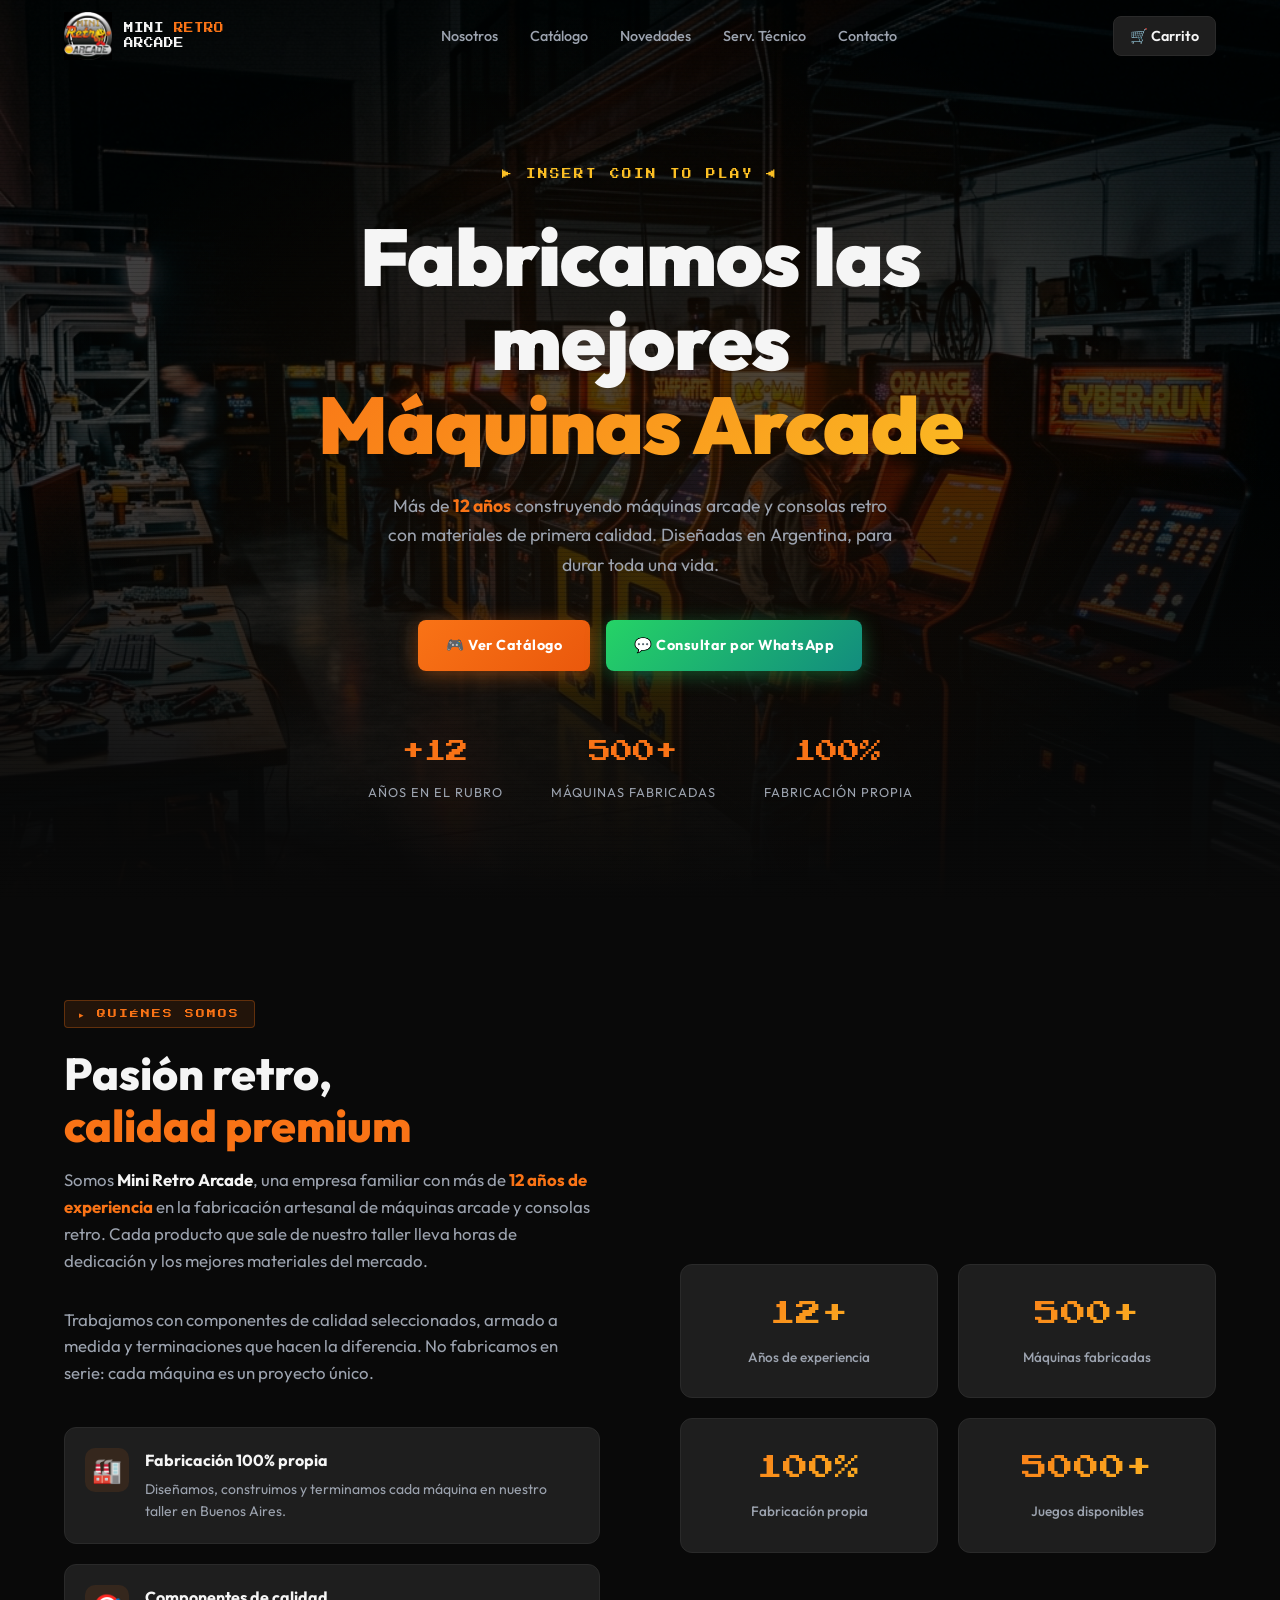
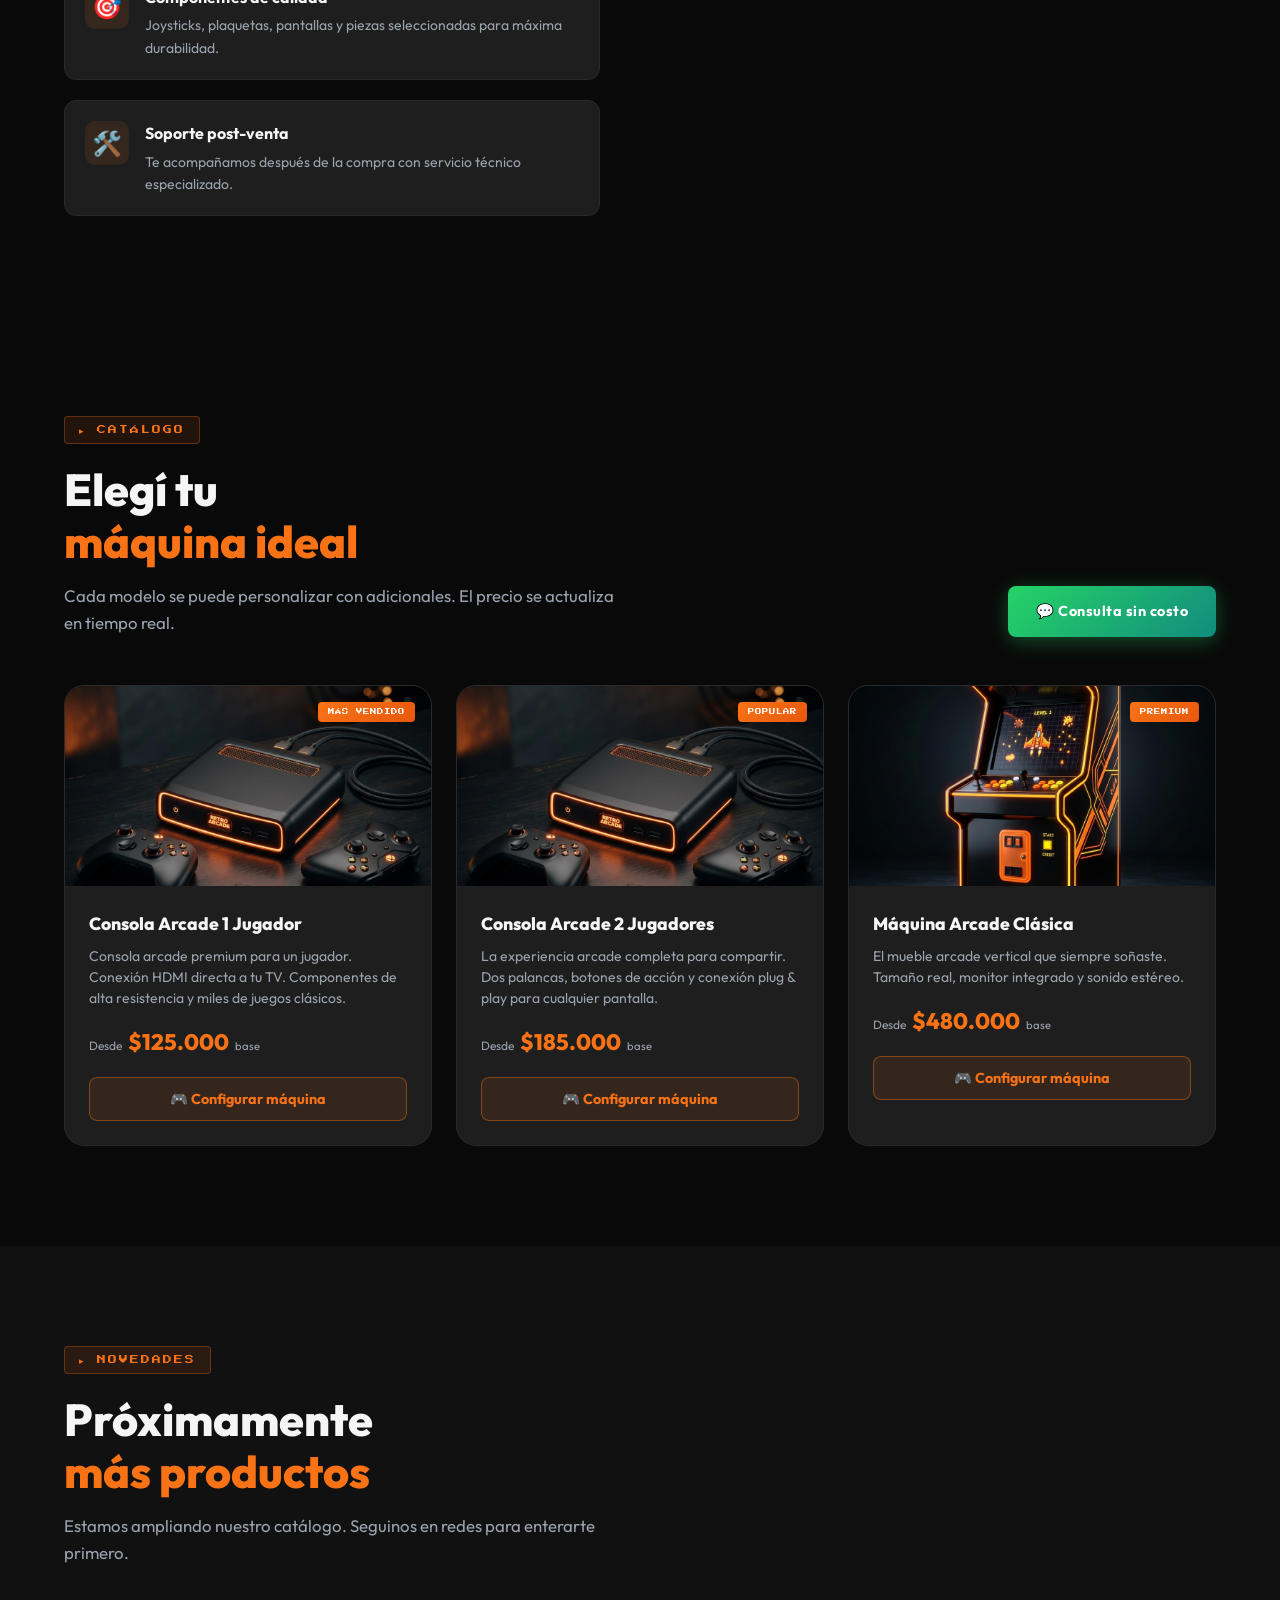
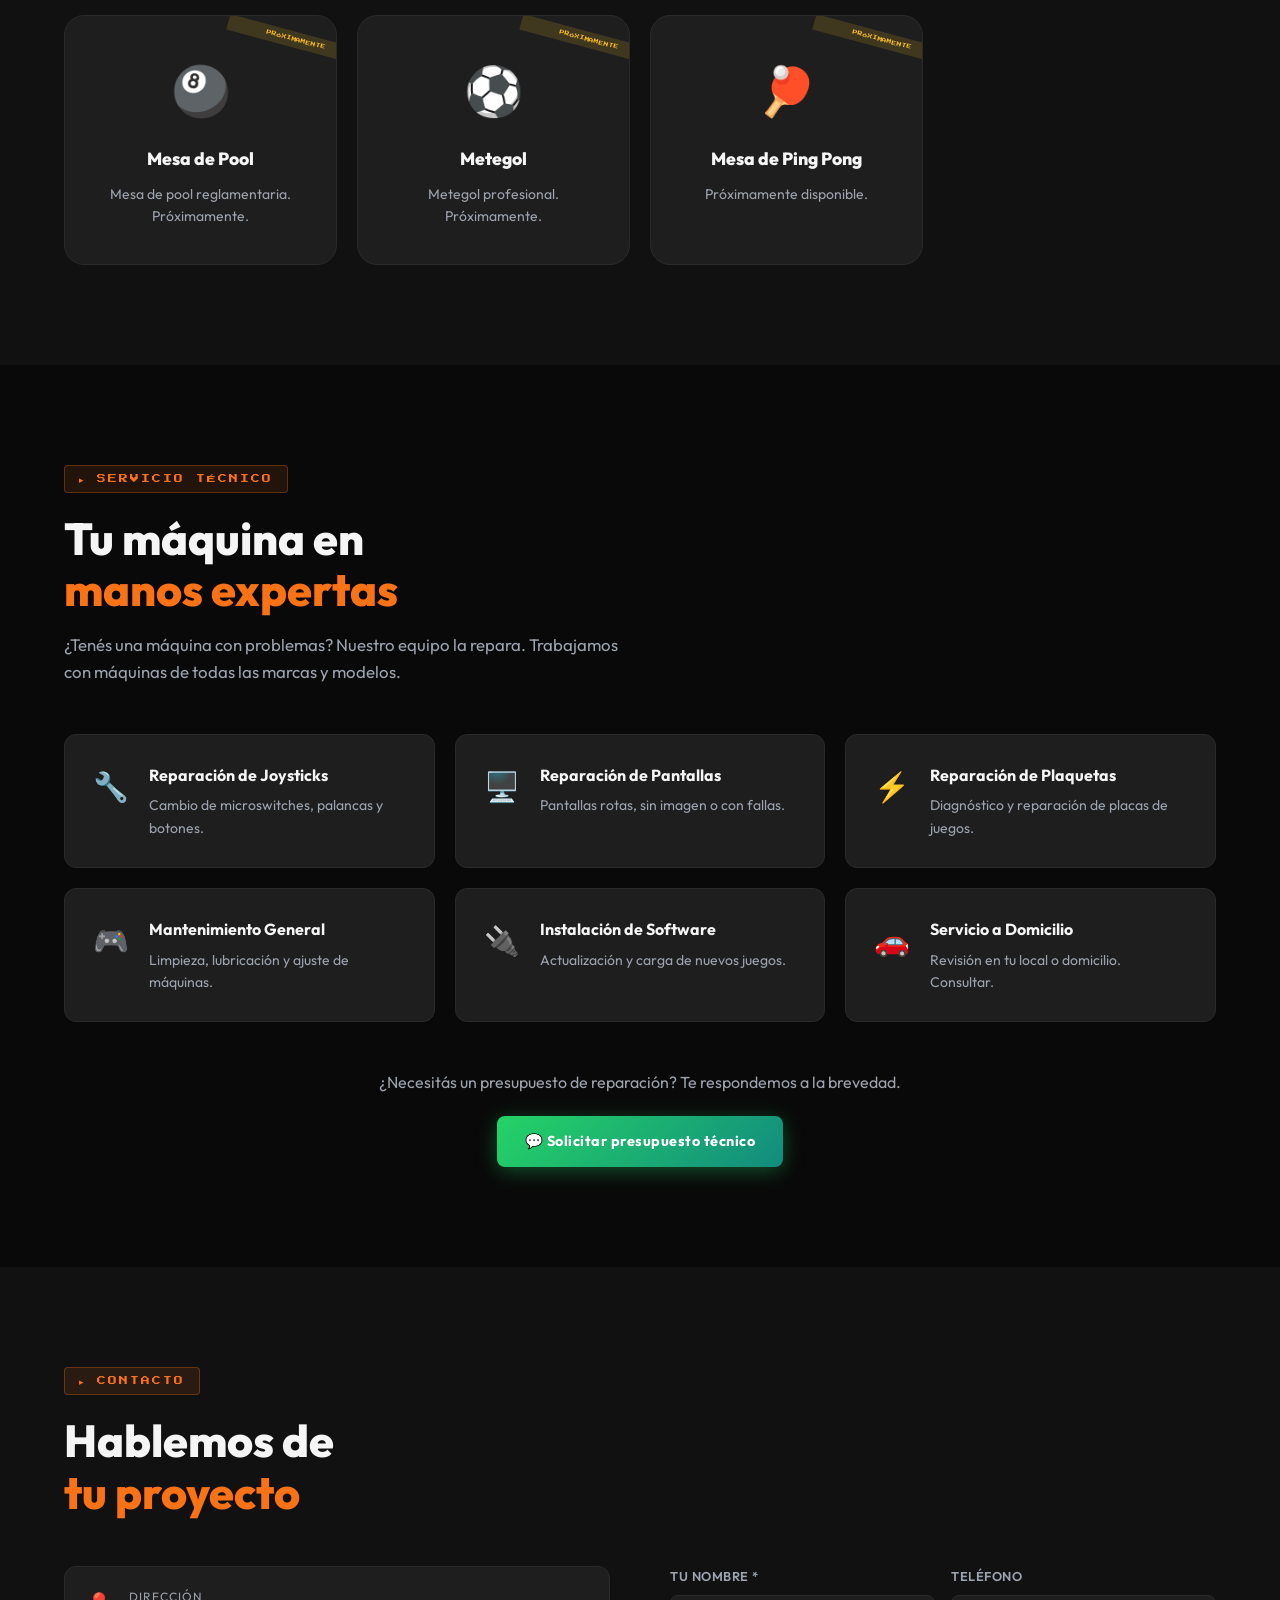
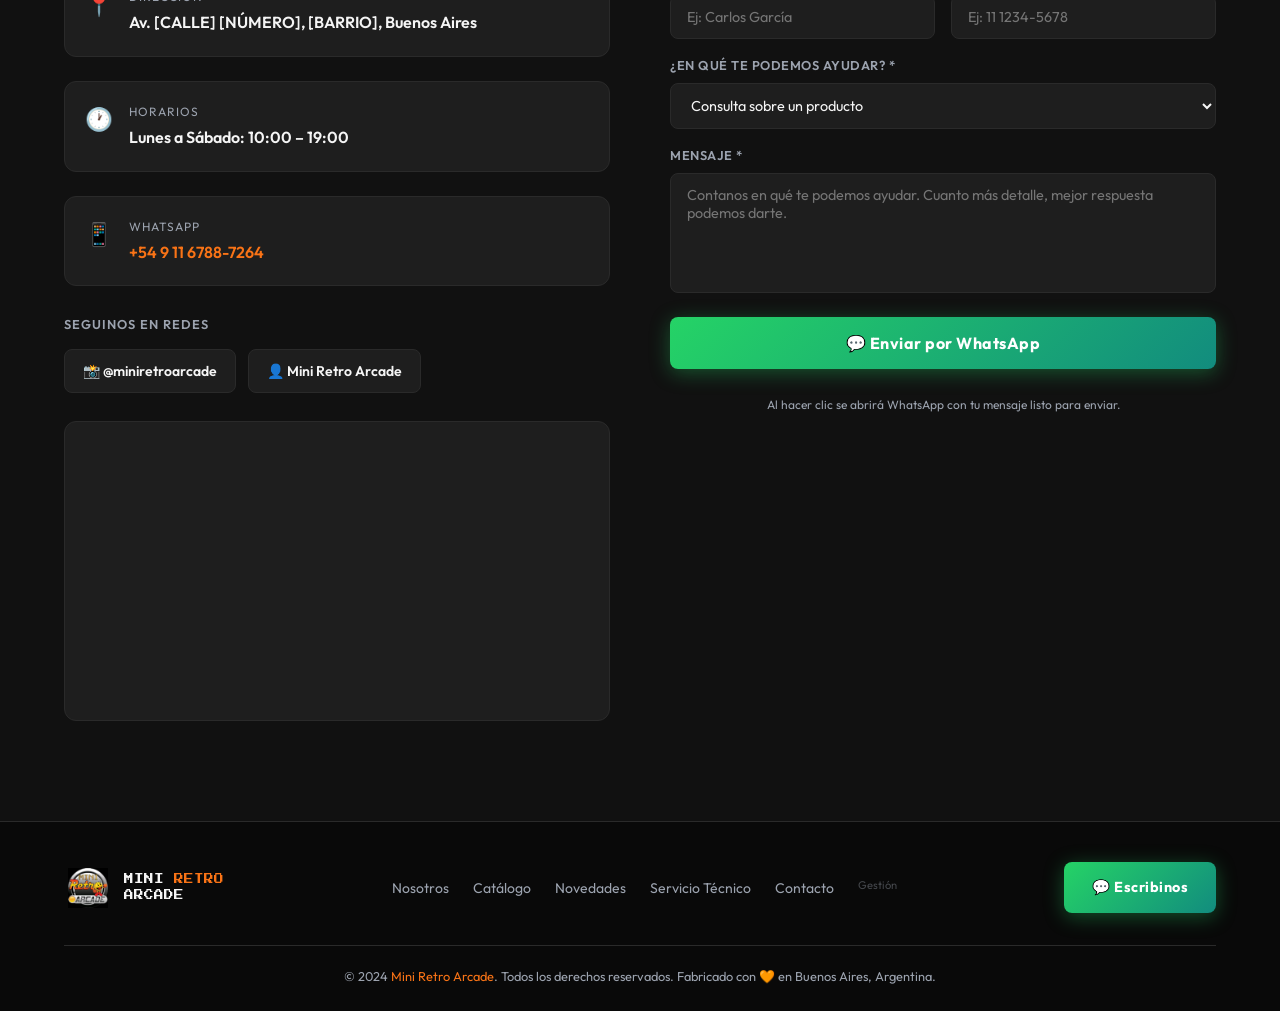
==== index.html @ 004f20ea "Add files via upload" ====
<!DOCTYPE html>
<html lang="es">
<head>
  <meta charset="UTF-8" />
  <meta name="viewport" content="width=device-width, initial-scale=1.0" />
  <title>Mini Retro Arcade — Fábrica de Máquinas Arcade y Consolas Retro</title>
  <meta name="description" content="Más de 12 años fabricando máquinas arcade y consolas retro de alta calidad. Configurá tu máquina ideal con adicionales y recibí tu pedido. Buenos Aires, Argentina." />
  <meta property="og:title" content="Mini Retro Arcade" />
  <meta property="og:description" content="Fábrica de máquinas arcade y consolas retro. Más de 12 años de experiencia." />
  <meta property="og:type" content="website" />
  <link rel="icon" href="assets/images/logo.png" type="image/png" />
  <link rel="stylesheet" href="css/style.css" />
</head>
<body>

  <!-- ══════════════════════════════════════════
       NAVBAR
  ═══════════════════════════════════════════ -->
  <nav id="navbar">
    <div class="container">
      <a href="#inicio" class="nav-logo" aria-label="Mini Retro Arcade - Inicio">
        <img src="assets/images/logo.png" alt="Logo Mini Retro Arcade" onerror="this.style.display='none'" />
        <div class="nav-logo-text">
          MINI <span>RETRO</span><br>ARCADE
        </div>
      </a>

      <ul class="nav-links" role="navigation" aria-label="Menú principal">
        <li><a href="#nosotros">Nosotros</a></li>
        <li><a href="#catalogo">Catálogo</a></li>
        <li><a href="#novedades">Novedades</a></li>
        <li><a href="#servicio">Serv. Técnico</a></li>
        <li><a href="#contacto">Contacto</a></li>
      </ul>

      <div style="display:flex;align-items:center;gap:12px;">
        <button class="nav-cart-btn" id="nav-cart-btn" aria-label="Ver carrito">
          🛒 Carrito
          <span class="cart-count" id="cart-count">0</span>
        </button>
        <button class="hamburger" aria-label="Menú">
          <span></span><span></span><span></span>
        </button>
      </div>
    </div>
  </nav>

  <!-- ══════════════════════════════════════════
       HERO
  ═══════════════════════════════════════════ -->
  <section id="inicio" style="position:relative;min-height:100vh;display:flex;align-items:center;justify-content:center;overflow:hidden;text-align:center;padding-top:var(--nav-h);">

    <div class="hero-bg"></div>
    <div class="hero-overlay"></div>
    <div class="scanlines"></div>
    <div class="pixel-field" aria-hidden="true"></div>

    <div class="hero-content" style="position:relative;z-index:2;max-width:820px;padding:0 24px;">
      <p class="hero-insert">▶ INSERT COIN TO PLAY ◀</p>

      <h1 class="hero-title">
        <span class="line1">Fabricamos las mejores</span>
        <span class="line2">Máquinas Arcade</span>
      </h1>

      <p class="hero-sub">
        Más de <strong style="color:var(--orange)">12 años</strong> construyendo máquinas arcade y consolas retro con
        materiales de primera calidad. Diseñadas en Argentina, para durar toda una vida.
      </p>

      <div class="hero-btns">
        <a href="#catalogo" class="btn btn-primary" id="hero-cta-catalog">
          🎮 Ver Catálogo
        </a>
        <a href="https://wa.me/5491167887264?text=Hola!%20Me%20interesa%20una%20máquina%20arcade.%20%C2%BFMe%20pueden%20asesorar?" 
           target="_blank" rel="noopener" class="btn btn-whatsapp" id="hero-cta-whatsapp">
          💬 Consultar por WhatsApp
        </a>
      </div>

      <div class="hero-stats">
        <div class="stat-item">
          <span class="stat-number">+12</span>
          <span class="stat-label">Años en el rubro</span>
        </div>
        <div class="stat-item">
          <span class="stat-number">500+</span>
          <span class="stat-label">Máquinas fabricadas</span>
        </div>
        <div class="stat-item">
          <span class="stat-number">100%</span>
          <span class="stat-label">Fabricación propia</span>
        </div>
      </div>
    </div>
  </section>

  <!-- ══════════════════════════════════════════
       NOSOTROS
  ═══════════════════════════════════════════ -->
  <section id="nosotros" class="section">
    <div class="container">
      <div class="about-inner">

        <div class="about-text">
          <p class="section-tag">▸ QUIÉNES SOMOS</p>
          <h2 class="section-title">
            Pasión retro,<br><span>calidad premium</span>
          </h2>
          <p class="section-sub" style="margin-bottom:32px;">
            Somos <strong style="color:var(--text)">Mini Retro Arcade</strong>, una empresa familiar con más de
            <strong style="color:var(--orange)">12 años de experiencia</strong> en la fabricación artesanal de
            máquinas arcade y consolas retro. Cada producto que sale de nuestro taller lleva horas de dedicación
            y los mejores materiales del mercado.
          </p>
          <p class="section-sub" style="margin-bottom:40px;">
            Trabajamos con componentes de calidad seleccionados, armado a medida y terminaciones que hacen la
            diferencia. No fabricamos en serie: cada máquina es un proyecto único.
          </p>

          <div class="about-features">
            <div class="feature-row">
              <div class="feature-icon">🏭</div>
              <div>
                <div class="feature-title">Fabricación 100% propia</div>
                <div class="feature-desc">Diseñamos, construimos y terminamos cada máquina en nuestro taller en Buenos Aires.</div>
              </div>
            </div>
            <div class="feature-row">
              <div class="feature-icon">🎯</div>
              <div>
                <div class="feature-title">Componentes de calidad</div>
                <div class="feature-desc">Joysticks, plaquetas, pantallas y piezas seleccionadas para máxima durabilidad.</div>
              </div>
            </div>
            <div class="feature-row">
              <div class="feature-icon">🛠️</div>
              <div>
                <div class="feature-title">Soporte post-venta</div>
                <div class="feature-desc">Te acompañamos después de la compra con servicio técnico especializado.</div>
              </div>
            </div>
          </div>
        </div>

        <div class="about-stats">
          <div class="stat-card">
            <span class="stat-card-number" data-count="12" data-suffix="+">12+</span>
            <span class="stat-card-label">Años de experiencia</span>
          </div>
          <div class="stat-card">
            <span class="stat-card-number" data-count="500" data-suffix="+">500+</span>
            <span class="stat-card-label">Máquinas fabricadas</span>
          </div>
          <div class="stat-card">
            <span class="stat-card-number" data-count="100" data-suffix="%">100%</span>
            <span class="stat-card-label">Fabricación propia</span>
          </div>
          <div class="stat-card">
            <span class="stat-card-number" data-count="5000" data-suffix="+">5000+</span>
            <span class="stat-card-label">Juegos disponibles</span>
          </div>
        </div>

      </div>
    </div>
  </section>

  <!-- ══════════════════════════════════════════
       CATÁLOGO
  ═══════════════════════════════════════════ -->
  <section id="catalogo" class="section" style="background:var(--bg);">
    <div class="container">
      <p class="section-tag">▸ CATÁLOGO</p>
      <div style="display:flex;align-items:flex-end;justify-content:space-between;flex-wrap:wrap;gap:16px;">
        <div>
          <h2 class="section-title">Elegí tu<br><span>máquina ideal</span></h2>
          <p class="section-sub">
            Cada modelo se puede personalizar con adicionales. El precio se actualiza en tiempo real.
          </p>
        </div>
        <a href="https://wa.me/5491167887264?text=Hola!%20Quisiera%20hacer%20una%20consulta%20sobre%20sus%20productos." 
           target="_blank" rel="noopener" class="btn btn-whatsapp" id="catalog-whatsapp-btn">
          💬 Consulta sin costo
        </a>
      </div>

      <div class="catalog-grid" id="catalog-grid">
        <!-- Generado por catalog.js -->
      </div>
    </div>
  </section>

  <!-- ══════════════════════════════════════════
       NOVEDADES / PRÓXIMOS PRODUCTOS
  ═══════════════════════════════════════════ -->
  <section id="novedades" class="section" style="background:var(--bg-2);">
    <div class="container">
      <p class="section-tag">▸ NOVEDADES</p>
      <h2 class="section-title">Próximamente<br><span>más productos</span></h2>
      <p class="section-sub" style="margin-bottom:0;">
        Estamos ampliando nuestro catálogo. Seguinos en redes para enterarte primero.
      </p>

      <div class="soon-grid" id="soon-grid">
        <!-- Generado por JS inline -->
      </div>
    </div>
  </section>

  <!-- ══════════════════════════════════════════
       SERVICIO TÉCNICO
  ═══════════════════════════════════════════ -->
  <section id="servicio" class="section" style="background:var(--bg);">
    <div class="container">
      <p class="section-tag">▸ SERVICIO TÉCNICO</p>
      <h2 class="section-title">Tu máquina en<br><span>manos expertas</span></h2>
      <p class="section-sub">
        ¿Tenés una máquina con problemas? Nuestro equipo la repara. Trabajamos con máquinas
        de todas las marcas y modelos.
      </p>

      <div class="tech-grid" id="tech-grid">
        <!-- Generado por JS inline -->
      </div>

      <div class="tech-cta">
        <p>¿Necesitás un presupuesto de reparación? Te respondemos a la brevedad.</p>
        <a href="https://wa.me/5491167887264?text=Hola!%20Necesito%20un%20presupuesto%20de%20servicio%20técnico." 
           target="_blank" rel="noopener" class="btn btn-whatsapp" id="tech-whatsapp-btn">
          💬 Solicitar presupuesto técnico
        </a>
      </div>
    </div>
  </section>

  <!-- ══════════════════════════════════════════
       CONTACTO
  ═══════════════════════════════════════════ -->
  <section id="contacto" class="section" style="background:var(--bg-2);">
    <div class="container">
      <p class="section-tag">▸ CONTACTO</p>
      <h2 class="section-title">Hablemos de<br><span>tu proyecto</span></h2>

      <div class="contact-grid">

        <!-- INFO + MAPA -->
        <div>
          <div class="contact-info" style="margin-bottom:28px;">

            <div class="contact-info-item">
              <span class="contact-info-icon">📍</span>
              <div>
                <!-- ⚠️ ACTUALIZAR DIRECCIÓN AQUÍ -->
                <div class="contact-info-label">Dirección</div>
                <div class="contact-info-value" id="contact-address">
                  Av. [CALLE] [NÚMERO], [BARRIO]<br>
                  Buenos Aires, Argentina
                </div>
              </div>
            </div>

            <div class="contact-info-item">
              <span class="contact-info-icon">🕐</span>
              <div>
                <div class="contact-info-label">Horarios</div>
                <div class="contact-info-value">Lunes a Sábado: 10:00 – 19:00</div>
              </div>
            </div>

            <div class="contact-info-item">
              <span class="contact-info-icon">📱</span>
              <div>
                <div class="contact-info-label">WhatsApp</div>
                <div class="contact-info-value">
                  <a href="https://wa.me/5491167887264" target="_blank" rel="noopener"
                     style="color:var(--orange);transition:opacity 0.2s;" 
                     onmouseover="this.style.opacity='.7'" onmouseout="this.style.opacity='1'"
                     id="contact-phone-link">
                    +54 9 11 6788-7264
                  </a>
                </div>
              </div>
            </div>

          </div>

          <!-- REDES SOCIALES -->
          <div style="margin-bottom:28px;">
            <p style="font-size:0.8rem;color:var(--text-muted);text-transform:uppercase;letter-spacing:1px;margin-bottom:14px;font-weight:600;">Seguinos en redes</p>
            <div class="social-links" id="social-links">
              <!-- Generado por JS inline -->
            </div>
          </div>

          <!-- MAPA -->
          <div class="map-wrap" id="map-wrap">
            <!-- ⚠️ ACTUALIZAR iframe src con tu dirección en Google Maps -->
            <iframe
              id="map-iframe"
              src="https://maps.google.com/maps?q=Buenos+Aires,+Argentina&output=embed"
              allowfullscreen
              loading="lazy"
              title="Ubicación Mini Retro Arcade">
            </iframe>
          </div>
        </div>

        <!-- FORMULARIO -->
        <div>
          <form class="contact-form" id="contact-form" novalidate>
            <div class="form-row">
              <div class="form-group">
                <label for="cf-name">Tu nombre *</label>
                <input type="text" id="cf-name" name="name" placeholder="Ej: Carlos García" required />
              </div>
              <div class="form-group">
                <label for="cf-phone">Teléfono</label>
                <input type="tel" id="cf-phone" name="phone" placeholder="Ej: 11 1234-5678" />
              </div>
            </div>

            <div class="form-group">
              <label for="cf-subject">¿En qué te podemos ayudar? *</label>
              <select id="cf-subject" name="subject" required
                style="width:100%;padding:12px 16px;background:var(--surface);border:1px solid var(--border);border-radius:8px;color:var(--text);font-family:var(--font-body);font-size:0.9rem;transition:var(--transition);">
                <option value="consulta-producto">Consulta sobre un producto</option>
                <option value="pedido-personalizado">Quiero hacer un pedido personalizado</option>
                <option value="servicio-tecnico">Servicio técnico / Reparación</option>
                <option value="presupuesto">Solicitar presupuesto</option>
                <option value="otro">Otro</option>
              </select>
            </div>

            <div class="form-group">
              <label for="cf-msg">Mensaje *</label>
              <textarea id="cf-msg" name="message" 
                placeholder="Contanos en qué te podemos ayudar. Cuanto más detalle, mejor respuesta podemos darte." 
                required></textarea>
            </div>

            <button type="submit" class="btn btn-whatsapp" id="contact-submit-btn" style="width:100%;justify-content:center;font-size:1rem;padding:16px;">
              💬 Enviar por WhatsApp
            </button>
            <p style="font-size:0.75rem;color:var(--text-muted);text-align:center;margin-top:10px;">
              Al hacer clic se abrirá WhatsApp con tu mensaje listo para enviar.
            </p>
          </form>
        </div>

      </div>
    </div>
  </section>

  <!-- ══════════════════════════════════════════
       FOOTER
  ═══════════════════════════════════════════ -->
  <footer>
    <div class="container">
      <div class="footer-inner">
        <a href="#inicio" class="nav-logo" style="text-decoration:none;">
          <img src="assets/images/logo.png" alt="Logo" style="height:40px;" onerror="this.style.display='none'" />
          <div class="nav-logo-text">MINI <span>RETRO</span><br>ARCADE</div>
        </a>
        <nav class="footer-links" aria-label="Links del footer">
          <a href="#nosotros">Nosotros</a>
          <a href="#catalogo">Catálogo</a>
          <a href="#novedades">Novedades</a>
          <a href="#servicio">Servicio Técnico</a>
          <a href="#contacto">Contacto</a>
          <a href="admin.html" style="opacity:0.4;font-size:0.7rem;">Gestión</a>
        </nav>
        <a href="https://wa.me/5491167887264" target="_blank" rel="noopener" class="btn btn-whatsapp" id="footer-whatsapp-btn">
          💬 Escribinos
        </a>
      </div>
      <div class="footer-bottom">
        © 2024 <span>Mini Retro Arcade</span>. Todos los derechos reservados.
        Fabricado con 🧡 en Buenos Aires, Argentina.
      </div>
    </div>
  </footer>

  <!-- ══════════════════════════════════════════
       MODAL CONFIGURADOR
  ═══════════════════════════════════════════ -->
  <div class="modal-overlay" id="config-modal" role="dialog" aria-modal="true" aria-labelledby="modal-title">
    <div class="modal">
      <div class="modal-header">
        <h2 class="modal-title" id="modal-title">Configurar máquina</h2>
        <button class="modal-close" id="modal-close-btn" aria-label="Cerrar">✕</button>
      </div>
      <div class="modal-body">
        <img class="modal-product-img" id="modal-img" src="" alt="" />
        <p class="modal-base-price" id="modal-base"></p>

        <p class="addons-title">▸ ADICIONALES DISPONIBLES</p>
        <div id="addons-list"></div>
      </div>
      <div class="modal-footer">
        <div class="modal-total">
          <span class="modal-total-label">▸ TOTAL ESTIMADO</span>
          <span class="modal-total-value" id="modal-total">$0</span>
        </div>
        <div class="modal-actions">
          <button class="btn btn-outline" id="btn-whatsapp-direct">💬 Consultar ahora</button>
          <button class="btn btn-primary" id="btn-add-cart">🛒 Agregar al carrito</button>
        </div>
      </div>
    </div>
  </div>

  <!-- ══════════════════════════════════════════
       CARRITO SIDEBAR
  ═══════════════════════════════════════════ -->
  <div class="cart-overlay" id="cart-overlay"></div>
  <aside class="cart-sidebar" id="cart-sidebar" role="complementary" aria-label="Carrito de compras">
    <div class="cart-header">
      <h2>🛒 Tu Carrito</h2>
      <button class="cart-close" id="cart-close" aria-label="Cerrar carrito">✕</button>
    </div>
    <div class="cart-items" id="cart-items">
      <div class="cart-empty">
        <span class="cart-empty-icon">🎮</span>
        <p>Tu carrito está vacío.<br>¡Configurá tu primera máquina!</p>
      </div>
    </div>
    <div class="cart-footer">
      <div class="cart-total">
        <span class="cart-total-label">Total estimado</span>
        <span class="cart-total-value" id="cart-total">$0</span>
      </div>
      <button class="btn btn-whatsapp" id="btn-send-order">
        💬 Enviar pedido por WhatsApp
      </button>
      <button class="btn btn-outline" onclick="closeCart()" style="width:100%;justify-content:center;">
        Seguir viendo el catálogo
      </button>
    </div>
  </aside>

  <!-- TOAST -->
  <div class="toast" id="toast" role="status" aria-live="polite"></div>

  <!-- ══════════════════════════════════════════
       SCRIPTS
  ═══════════════════════════════════════════ -->
  <script src="data/products.js"></script>
  <script src="js/catalog.js"></script>
  <script src="js/main.js"></script>

  <!-- Render Coming Soon & Redes & Servicio Técnico desde products.js -->
  <script>
    // ─── COMING SOON ───────────────────────────────────────
    const soonGrid = document.getElementById('soon-grid');
    if (soonGrid && typeof COMING_SOON !== 'undefined') {
      soonGrid.innerHTML = COMING_SOON.map(item => `
        <div class="soon-card">
          <span class="soon-icon">${item.icon}</span>
          <div class="soon-name">${item.name}</div>
          <div class="soon-desc">${item.description}</div>
        </div>
      `).join('');
    }

    // ─── SERVICIO TÉCNICO ───────────────────────────────────
    const techGrid = document.getElementById('tech-grid');
    if (techGrid && typeof TECH_SERVICES !== 'undefined') {
      techGrid.innerHTML = TECH_SERVICES.map(s => `
        <div class="tech-card">
          <span class="tech-icon">${s.icon}</span>
          <div>
            <div class="tech-title">${s.title}</div>
            <div class="tech-desc">${s.desc}</div>
          </div>
        </div>
      `).join('');
    }

    // ─── REDES SOCIALES ─────────────────────────────────────
    const socialEl = document.getElementById('social-links');
    if (socialEl && typeof SOCIAL_LINKS !== 'undefined') {
      const icons = { instagram: '📸', facebook: '👤', tiktok: '🎵', youtube: '▶️' };
      socialEl.innerHTML = SOCIAL_LINKS.map(s => `
        <a href="${s.url}" target="_blank" rel="noopener noreferrer" class="social-link" id="social-${s.platform}-link">
          ${s.icon || icons[s.platform] || '🔗'} ${s.label}
        </a>
      `).join('');
    }

    // ─── UBICACIÓN DINÁMICA ─────────────────────────────────
    if (typeof LOCATION !== 'undefined') {
      const addrEl = document.getElementById('contact-address');
      if (addrEl && LOCATION.address) addrEl.innerHTML = LOCATION.address.replace(/\n/g, '<br>');
      const mapEl = document.getElementById('map-iframe');
      if (mapEl && LOCATION.mapEmbed) mapEl.src = LOCATION.mapEmbed;
    }
  </script>

</body>
</html>
---- css/style.css ----
/* ============================================================
   MINI RETRO ARCADE — Estilos Globales
   ============================================================ */

@import url('https://fonts.googleapis.com/css2?family=Press+Start+2P&family=Outfit:wght@300;400;500;600;700;800&display=swap');

/* ─── RESET & BASE ─────────────────────────────────────────── */
*, *::before, *::after { box-sizing: border-box; margin: 0; padding: 0; }

:root {
  --orange:      #F97316;
  --orange-dark: #EA580C;
  --yellow:      #FBBF24;
  --red:         #DC2626;
  --bg:          #090909;
  --bg-2:        #111111;
  --bg-3:        #1A1A1A;
  --surface:     #1E1E1E;
  --border:      #2A2A2A;
  --text:        #F5F5F5;
  --text-muted:  #9CA3AF;
  --glow-orange: 0 0 20px rgba(249,115,22,0.5), 0 0 60px rgba(249,115,22,0.15);
  --glow-yellow: 0 0 20px rgba(251,191,36,0.5), 0 0 60px rgba(251,191,36,0.15);
  --font-pixel:  'Press Start 2P', monospace;
  --font-body:   'Outfit', sans-serif;
  --nav-h:       72px;
  --radius:      12px;
  --radius-lg:   20px;
  --transition:  0.3s cubic-bezier(0.4, 0, 0.2, 1);
}

html { scroll-behavior: smooth; font-size: 16px; }

body {
  font-family: var(--font-body);
  background: var(--bg);
  color: var(--text);
  line-height: 1.6;
  overflow-x: hidden;
}

a { color: inherit; text-decoration: none; }
img { display: block; max-width: 100%; }
ul { list-style: none; }
button { font-family: var(--font-body); cursor: pointer; border: none; outline: none; }

/* ─── SCROLLBAR ────────────────────────────────────────────── */
::-webkit-scrollbar { width: 6px; }
::-webkit-scrollbar-track { background: var(--bg); }
::-webkit-scrollbar-thumb { background: var(--orange); border-radius: 3px; }

/* ─── UTILITY ──────────────────────────────────────────────── */
.container { max-width: 1200px; margin: 0 auto; padding: 0 24px; }
.section { padding: 100px 0; }
.section-tag {
  display: inline-block;
  font-family: var(--font-pixel);
  font-size: 0.55rem;
  color: var(--orange);
  background: rgba(249,115,22,0.1);
  border: 1px solid rgba(249,115,22,0.3);
  padding: 6px 14px;
  border-radius: 4px;
  letter-spacing: 2px;
  margin-bottom: 20px;
}
.section-title {
  font-family: var(--font-body);
  font-size: clamp(1.8rem, 4vw, 2.8rem);
  font-weight: 800;
  line-height: 1.15;
  margin-bottom: 16px;
}
.section-title span { color: var(--orange); }
.section-sub { color: var(--text-muted); font-size: 1.05rem; max-width: 560px; }

.btn {
  display: inline-flex; align-items: center; gap: 10px;
  padding: 14px 28px; border-radius: 8px;
  font-size: 0.9rem; font-weight: 700; letter-spacing: 0.5px;
  transition: var(--transition);
}
.btn-primary {
  background: linear-gradient(135deg, var(--orange), var(--orange-dark));
  color: #fff;
  box-shadow: 0 4px 20px rgba(249,115,22,0.4);
}
.btn-primary:hover { transform: translateY(-2px); box-shadow: var(--glow-orange); }
.btn-outline {
  background: transparent;
  border: 2px solid var(--orange);
  color: var(--orange);
}
.btn-outline:hover { background: rgba(249,115,22,0.1); transform: translateY(-2px); }
.btn-whatsapp {
  background: linear-gradient(135deg, #25D366, #128C7E);
  color: #fff;
  box-shadow: 0 4px 20px rgba(37,211,102,0.35);
}
.btn-whatsapp:hover { transform: translateY(-2px); box-shadow: 0 0 30px rgba(37,211,102,0.5); }

/* ─── NAVBAR ───────────────────────────────────────────────── */
#navbar {
  position: fixed; top: 0; left: 0; right: 0; z-index: 1000;
  height: var(--nav-h);
  display: flex; align-items: center;
  transition: var(--transition);
}
#navbar.scrolled {
  background: rgba(9,9,9,0.92);
  backdrop-filter: blur(16px);
  border-bottom: 1px solid rgba(249,115,22,0.2);
  box-shadow: 0 4px 30px rgba(0,0,0,0.5);
}
#navbar .container {
  display: flex; align-items: center; justify-content: space-between;
  width: 100%;
}
.nav-logo {
  display: flex; align-items: center; gap: 12px;
}
.nav-logo img { height: 48px; width: 48px; object-fit: contain; }
.nav-logo-text {
  font-family: var(--font-pixel);
  font-size: 0.6rem;
  line-height: 1.6;
  color: var(--text);
}
.nav-logo-text span { color: var(--orange); }
.nav-links {
  display: flex; align-items: center; gap: 32px;
}
.nav-links a {
  font-size: 0.9rem; font-weight: 500; color: var(--text-muted);
  position: relative; transition: var(--transition);
}
.nav-links a::after {
  content: ''; position: absolute; bottom: -4px; left: 0; right: 0;
  height: 2px; background: var(--orange); transform: scaleX(0);
  transition: var(--transition); border-radius: 1px;
}
.nav-links a:hover { color: var(--text); }
.nav-links a:hover::after { transform: scaleX(1); }
.nav-cart-btn {
  position: relative; background: var(--surface);
  border: 1px solid var(--border); border-radius: 8px;
  padding: 10px 16px; color: var(--text);
  display: flex; align-items: center; gap: 8px;
  font-size: 0.9rem; font-weight: 600; transition: var(--transition);
}
.nav-cart-btn:hover { border-color: var(--orange); color: var(--orange); }
.cart-count {
  position: absolute; top: -8px; right: -8px;
  background: var(--orange); color: #fff;
  font-size: 0.65rem; font-weight: 700;
  width: 20px; height: 20px; border-radius: 50%;
  display: flex; align-items: center; justify-content: center;
  display: none;
}
.cart-count.show { display: flex; }
.hamburger {
  display: none; flex-direction: column; gap: 5px;
  background: none; padding: 8px;
}
.hamburger span {
  display: block; width: 24px; height: 2px;
  background: var(--text); border-radius: 1px; transition: var(--transition);
}
.hamburger.active span:nth-child(1) { transform: rotate(45deg) translate(5px, 5px); }
.hamburger.active span:nth-child(2) { opacity: 0; }
.hamburger.active span:nth-child(3) { transform: rotate(-45deg) translate(5px, -5px); }

/* ─── HERO ─────────────────────────────────────────────────── */
#hero {
  position: relative; min-height: 100vh;
  display: flex; align-items: center; justify-content: center;
  overflow: hidden; text-align: center;
  padding-top: var(--nav-h);
}
.hero-bg {
  position: absolute; inset: 0;
  background: url('../assets/images/hero_bg.png') center/cover no-repeat;
  filter: brightness(0.25) saturate(1.2);
}
.hero-overlay {
  position: absolute; inset: 0;
  background: radial-gradient(ellipse at center, rgba(249,115,22,0.08) 0%, transparent 70%),
              linear-gradient(to bottom, transparent 50%, var(--bg) 100%);
}
.scanlines {
  position: absolute; inset: 0; z-index: 1; pointer-events: none;
  background: repeating-linear-gradient(
    0deg,
    transparent,
    transparent 3px,
    rgba(0,0,0,0.15) 3px,
    rgba(0,0,0,0.15) 4px
  );
  animation: scanMove 8s linear infinite;
}
@keyframes scanMove { from { background-position: 0 0; } to { background-position: 0 100px; } }

.hero-content { position: relative; z-index: 2; max-width: 800px; padding: 0 24px; }
.hero-insert {
  font-family: var(--font-pixel); font-size: 0.6rem;
  color: var(--yellow);
  animation: blink 1s step-end infinite;
  margin-bottom: 32px;
  letter-spacing: 2px;
}
@keyframes blink { 0%,100%{opacity:1} 50%{opacity:0} }

.hero-title {
  font-family: var(--font-body); font-size: clamp(2.5rem, 7vw, 5rem);
  font-weight: 900; letter-spacing: -1px; line-height: 1.05;
  margin-bottom: 24px;
}
.hero-title .line1 { display: block; color: var(--text); }
.hero-title .line2 {
  display: block;
  background: linear-gradient(135deg, var(--orange), var(--yellow));
  -webkit-background-clip: text; -webkit-text-fill-color: transparent;
  background-clip: text;
}
.hero-sub {
  font-size: 1.1rem; color: var(--text-muted); max-width: 520px;
  margin: 0 auto 40px; line-height: 1.7;
}
.hero-btns { display: flex; gap: 16px; justify-content: center; flex-wrap: wrap; }
.hero-stats {
  display: flex; gap: 48px; justify-content: center;
  margin-top: 64px; flex-wrap: wrap;
}
.stat-item { text-align: center; }
.stat-number {
  font-family: var(--font-pixel); font-size: 1.4rem;
  color: var(--orange); display: block; margin-bottom: 8px;
}
.stat-label { font-size: 0.8rem; color: var(--text-muted); text-transform: uppercase; letter-spacing: 1px; }

/* Floating pixels */
.pixel-field { position: absolute; inset: 0; z-index: 1; overflow: hidden; pointer-events: none; }
.pixel {
  position: absolute; border-radius: 2px;
  animation: pixelFloat linear infinite;
  opacity: 0;
}
@keyframes pixelFloat {
  0%   { transform: translateY(100vh) rotate(0deg);   opacity: 0; }
  10%  { opacity: 0.6; }
  90%  { opacity: 0.4; }
  100% { transform: translateY(-10vh) rotate(360deg); opacity: 0; }
}

/* ─── ABOUT ────────────────────────────────────────────────── */
#about { background: var(--bg-2); }
.about-inner { display: grid; grid-template-columns: 1fr 1fr; gap: 80px; align-items: center; }
.about-text .section-sub { margin-bottom: 32px; }
.about-features { display: flex; flex-direction: column; gap: 20px; }
.feature-row {
  display: flex; align-items: flex-start; gap: 16px;
  padding: 20px; border-radius: var(--radius);
  background: var(--surface); border: 1px solid var(--border);
  transition: var(--transition);
}
.feature-row:hover { border-color: rgba(249,115,22,0.4); transform: translateX(4px); }
.feature-icon {
  font-size: 1.5rem; min-width: 44px; height: 44px;
  background: rgba(249,115,22,0.1); border-radius: 10px;
  display: flex; align-items: center; justify-content: center;
}
.feature-title { font-weight: 700; margin-bottom: 4px; }
.feature-desc { font-size: 0.875rem; color: var(--text-muted); }

.about-stats { display: grid; grid-template-columns: 1fr 1fr; gap: 20px; }
.stat-card {
  background: var(--surface); border: 1px solid var(--border);
  border-radius: var(--radius); padding: 28px 24px; text-align: center;
  position: relative; overflow: hidden; transition: var(--transition);
}
.stat-card::before {
  content: ''; position: absolute; inset: 0;
  background: linear-gradient(135deg, rgba(249,115,22,0.05), transparent);
  opacity: 0; transition: var(--transition);
}
.stat-card:hover { border-color: var(--orange); transform: translateY(-4px); box-shadow: var(--glow-orange); }
.stat-card:hover::before { opacity: 1; }
.stat-card-number {
  font-family: var(--font-pixel); font-size: 1.6rem;
  background: linear-gradient(135deg, var(--orange), var(--yellow));
  -webkit-background-clip: text; -webkit-text-fill-color: transparent; background-clip: text;
  display: block; margin-bottom: 10px;
}
.stat-card-label { font-size: 0.85rem; color: var(--text-muted); font-weight: 500; }

/* ─── CATÁLOGO ─────────────────────────────────────────────── */
#catalogo { background: var(--bg); }
.catalog-grid {
  display: grid; grid-template-columns: repeat(auto-fill, minmax(280px, 1fr));
  gap: 24px; margin-top: 48px;
}
.product-card {
  background: var(--surface); border-radius: var(--radius-lg);
  border: 1px solid var(--border); overflow: hidden;
  transition: var(--transition); cursor: pointer; position: relative;
}
.product-card:hover { transform: translateY(-6px); border-color: var(--orange); box-shadow: var(--glow-orange); }
.product-badge {
  position: absolute; top: 16px; right: 16px; z-index: 2;
  font-family: var(--font-pixel); font-size: 0.4rem;
  background: linear-gradient(135deg, var(--orange), var(--orange-dark));
  color: #fff; padding: 5px 10px; border-radius: 4px;
  letter-spacing: 1px;
}
.product-img-wrap {
  height: 200px; overflow: hidden; position: relative;
  background: linear-gradient(135deg, #0f0f0f, #1a1a1a);
}
.product-img-wrap img {
  width: 100%; height: 100%; object-fit: cover;
  transition: transform 0.5s ease;
}
.product-card:hover .product-img-wrap img { transform: scale(1.05); }
.product-info { padding: 24px; }
.product-name { font-weight: 800; font-size: 1.1rem; margin-bottom: 8px; }
.product-desc { font-size: 0.875rem; color: var(--text-muted); margin-bottom: 16px; line-height: 1.5; }
.product-price {
  display: flex; align-items: baseline; gap: 6px; margin-bottom: 16px;
}
.price-label { font-size: 0.75rem; color: var(--text-muted); }
.price-value {
  font-family: var(--font-body); font-size: 1.4rem; font-weight: 800;
  color: var(--orange);
}
.price-from { font-size: 0.7rem; color: var(--text-muted); }
.btn-configure {
  width: 100%; padding: 12px; border-radius: 8px;
  background: rgba(249,115,22,0.1); border: 1px solid rgba(249,115,22,0.4);
  color: var(--orange); font-weight: 700; font-size: 0.9rem;
  transition: var(--transition);
}
.btn-configure:hover {
  background: var(--orange); color: #fff; box-shadow: var(--glow-orange);
}

/* ─── MODAL CONFIGURADOR ───────────────────────────────────── */
.modal-overlay {
  position: fixed; inset: 0; z-index: 2000;
  background: rgba(0,0,0,0.85); backdrop-filter: blur(8px);
  display: flex; align-items: center; justify-content: center;
  padding: 24px; opacity: 0; pointer-events: none; transition: opacity 0.3s;
}
.modal-overlay.show { opacity: 1; pointer-events: all; }
.modal {
  background: var(--bg-3); border: 1px solid var(--border);
  border-radius: var(--radius-lg); width: 100%; max-width: 620px;
  max-height: 90vh; overflow-y: auto;
  transform: scale(0.92) translateY(20px); transition: var(--transition);
}
.modal-overlay.show .modal { transform: scale(1) translateY(0); }
.modal-header {
  padding: 28px 28px 20px;
  border-bottom: 1px solid var(--border);
  display: flex; align-items: flex-start; justify-content: space-between; gap: 16px;
}
.modal-title { font-size: 1.3rem; font-weight: 800; }
.modal-close {
  background: var(--surface); border: 1px solid var(--border);
  color: var(--text-muted); border-radius: 8px;
  width: 36px; height: 36px; display: flex; align-items: center; justify-content: center;
  font-size: 1.1rem; flex-shrink: 0; transition: var(--transition);
}
.modal-close:hover { color: var(--red); border-color: var(--red); }
.modal-body { padding: 24px 28px; }
.modal-product-img {
  width: 100%; height: 200px; object-fit: cover;
  border-radius: var(--radius); margin-bottom: 20px;
  border: 1px solid var(--border);
}
.modal-base-price {
  font-size: 0.875rem; color: var(--text-muted); margin-bottom: 20px;
}
.modal-base-price strong { color: var(--orange); font-size: 1rem; }

.addons-title {
  font-family: var(--font-pixel); font-size: 0.5rem;
  color: var(--yellow); margin-bottom: 16px; letter-spacing: 1px;
}
.addon-item {
  display: flex; align-items: center; justify-content: space-between;
  padding: 14px 16px; margin-bottom: 10px;
  background: var(--surface); border-radius: var(--radius);
  border: 1px solid var(--border); cursor: pointer;
  transition: var(--transition); gap: 12px;
}
.addon-item:hover { border-color: rgba(249,115,22,0.4); }
.addon-item.selected { border-color: var(--orange); background: rgba(249,115,22,0.08); }
.addon-left { display: flex; align-items: center; gap: 12px; flex: 1; }
.addon-checkbox {
  width: 20px; height: 20px; border-radius: 5px;
  border: 2px solid var(--border); background: var(--bg);
  flex-shrink: 0; display: flex; align-items: center; justify-content: center;
  transition: var(--transition);
}
.addon-item.selected .addon-checkbox {
  background: var(--orange); border-color: var(--orange);
}
.addon-item.selected .addon-checkbox::after { content: '✓'; color: #fff; font-size: 0.75rem; font-weight: 700; }
.addon-name { font-weight: 600; font-size: 0.9rem; }
.addon-price { font-weight: 700; color: var(--yellow); font-size: 0.9rem; white-space: nowrap; }

.modal-footer {
  padding: 20px 28px 28px;
  border-top: 1px solid var(--border);
}
.modal-total {
  display: flex; align-items: center; justify-content: space-between;
  margin-bottom: 16px; padding: 16px;
  background: rgba(249,115,22,0.08); border-radius: var(--radius);
  border: 1px solid rgba(249,115,22,0.25);
}
.modal-total-label { font-family: var(--font-pixel); font-size: 0.5rem; color: var(--text-muted); }
.modal-total-value { font-size: 1.6rem; font-weight: 800; color: var(--orange); }
.modal-actions { display: flex; gap: 12px; }
.modal-actions .btn { flex: 1; justify-content: center; }

/* ─── CARRITO (SIDEBAR) ────────────────────────────────────── */
.cart-overlay {
  position: fixed; inset: 0; z-index: 3000;
  background: rgba(0,0,0,0.7); backdrop-filter: blur(4px);
  opacity: 0; pointer-events: none; transition: opacity 0.3s;
}
.cart-overlay.show { opacity: 1; pointer-events: all; }
.cart-sidebar {
  position: fixed; top: 0; right: -480px; width: 440px; max-width: 100vw;
  height: 100vh; z-index: 3001; background: var(--bg-3);
  border-left: 1px solid var(--border);
  display: flex; flex-direction: column;
  transition: right 0.4s cubic-bezier(0.4, 0, 0.2, 1);
}
.cart-sidebar.open { right: 0; }
.cart-header {
  padding: 24px; border-bottom: 1px solid var(--border);
  display: flex; align-items: center; justify-content: space-between;
}
.cart-header h2 { font-size: 1.2rem; font-weight: 800; display: flex; align-items: center; gap: 10px; }
.cart-close {
  background: var(--surface); border: 1px solid var(--border);
  color: var(--text-muted); border-radius: 8px;
  width: 36px; height: 36px; display: flex; align-items: center; justify-content: center;
  font-size: 1.1rem; transition: var(--transition);
}
.cart-close:hover { color: var(--red); border-color: var(--red); }
.cart-items { flex: 1; overflow-y: auto; padding: 20px; display: flex; flex-direction: column; gap: 16px; }
.cart-item {
  background: var(--surface); border: 1px solid var(--border);
  border-radius: var(--radius); padding: 16px;
}
.cart-item-header { display: flex; align-items: center; justify-content: space-between; margin-bottom: 8px; }
.cart-item-name { font-weight: 700; font-size: 0.95rem; }
.cart-item-remove {
  background: none; color: var(--text-muted); font-size: 0.85rem;
  transition: var(--transition);
}
.cart-item-remove:hover { color: var(--red); }
.cart-item-addons { font-size: 0.8rem; color: var(--text-muted); line-height: 1.8; }
.cart-item-price { font-weight: 800; color: var(--orange); margin-top: 10px; font-size: 1rem; }
.cart-empty {
  text-align: center; padding: 60px 20px; color: var(--text-muted);
}
.cart-empty-icon { font-size: 3rem; margin-bottom: 16px; display: block; }
.cart-footer {
  padding: 20px; border-top: 1px solid var(--border);
  background: var(--surface);
}
.cart-total { display: flex; justify-content: space-between; align-items: baseline; margin-bottom: 16px; }
.cart-total-label { font-size: 0.875rem; color: var(--text-muted); font-weight: 500; }
.cart-total-value { font-size: 1.6rem; font-weight: 800; color: var(--orange); }
.cart-footer .btn { width: 100%; justify-content: center; margin-bottom: 10px; font-size: 1rem; padding: 16px; }

/* ─── NOVEDADES ───────────────────────────────────────────── */
#novedades { background: var(--bg-2); }
.soon-grid { display: grid; grid-template-columns: repeat(auto-fill, minmax(240px, 1fr)); gap: 20px; margin-top: 48px; }
.soon-card {
  background: var(--surface); border: 1px solid var(--border);
  border-radius: var(--radius-lg); padding: 36px 28px; text-align: center;
  transition: var(--transition); position: relative; overflow: hidden;
}
.soon-card::before {
  content: 'PRÓXIMAMENTE';
  position: absolute; top: 16px; right: -30px;
  font-family: var(--font-pixel); font-size: 0.3rem;
  background: rgba(251,191,36,0.15); color: var(--yellow);
  padding: 4px 40px; transform: rotate(15deg);
}
.soon-card:hover { border-color: rgba(251,191,36,0.4); transform: translateY(-4px); }
.soon-icon { font-size: 3rem; margin-bottom: 16px; display: block; }
.soon-name { font-weight: 800; font-size: 1.1rem; margin-bottom: 10px; }
.soon-desc { font-size: 0.875rem; color: var(--text-muted); }

/* ─── SERVICIO TÉCNICO ─────────────────────────────────────── */
#servicio { background: var(--bg); }
.tech-grid { display: grid; grid-template-columns: repeat(auto-fill, minmax(300px, 1fr)); gap: 20px; margin-top: 48px; }
.tech-card {
  background: var(--surface); border: 1px solid var(--border);
  border-radius: var(--radius); padding: 28px;
  display: flex; gap: 20px; align-items: flex-start;
  transition: var(--transition);
}
.tech-card:hover { border-color: rgba(249,115,22,0.4); transform: translateX(4px); }
.tech-icon { font-size: 1.8rem; flex-shrink: 0; }
.tech-title { font-weight: 700; margin-bottom: 6px; }
.tech-desc { font-size: 0.875rem; color: var(--text-muted); }
.tech-cta { margin-top: 48px; text-align: center; }
.tech-cta p { color: var(--text-muted); margin-bottom: 20px; }

/* ─── CONTACTO ────────────────────────────────────────────── */
#contacto { background: var(--bg-2); }
.contact-grid { display: grid; grid-template-columns: 1fr 1fr; gap: 60px; margin-top: 48px; align-items: start; }
.contact-info { display: flex; flex-direction: column; gap: 24px; }
.contact-info-item {
  display: flex; align-items: flex-start; gap: 16px;
  padding: 20px; background: var(--surface);
  border: 1px solid var(--border); border-radius: var(--radius);
}
.contact-info-icon { font-size: 1.4rem; flex-shrink: 0; }
.contact-info-label { font-size: 0.75rem; color: var(--text-muted); margin-bottom: 4px; text-transform: uppercase; letter-spacing: 1px; }
.contact-info-value { font-weight: 600; }

.social-links { display: flex; gap: 12px; flex-wrap: wrap; }
.social-link {
  display: flex; align-items: center; gap: 8px;
  padding: 10px 18px; border-radius: 8px;
  background: var(--surface); border: 1px solid var(--border);
  font-size: 0.875rem; font-weight: 600; transition: var(--transition);
}
.social-link:hover { border-color: var(--orange); color: var(--orange); transform: translateY(-2px); }

.map-wrap {
  border-radius: var(--radius); overflow: hidden;
  border: 1px solid var(--border); height: 300px;
  background: var(--surface); display: flex; align-items: center; justify-content: center;
}
.map-wrap iframe { width: 100%; height: 100%; border: none; filter: invert(90%) hue-rotate(180deg); }

.contact-form { display: flex; flex-direction: column; gap: 16px; }
.form-row { display: grid; grid-template-columns: 1fr 1fr; gap: 16px; }
.form-group label { display: block; font-size: 0.8rem; font-weight: 600; margin-bottom: 8px; color: var(--text-muted); text-transform: uppercase; letter-spacing: 0.5px; }
.form-group input,
.form-group textarea,
.form-group select {
  width: 100%; padding: 12px 16px;
  background: var(--surface); border: 1px solid var(--border);
  border-radius: 8px; color: var(--text); font-family: var(--font-body); font-size: 0.9rem;
  transition: var(--transition); resize: none;
}
.form-group input:focus,
.form-group textarea:focus {
  outline: none; border-color: var(--orange);
  box-shadow: 0 0 0 3px rgba(249,115,22,0.15);
}
.form-group textarea { height: 120px; }

/* ─── FOOTER ───────────────────────────────────────────────── */
footer {
  background: var(--bg); border-top: 1px solid var(--border);
  padding: 40px 0 24px;
}
.footer-inner {
  display: flex; align-items: center; justify-content: space-between;
  flex-wrap: wrap; gap: 20px; margin-bottom: 32px;
}
.footer-links { display: flex; gap: 24px; flex-wrap: wrap; }
.footer-links a { font-size: 0.875rem; color: var(--text-muted); transition: var(--transition); }
.footer-links a:hover { color: var(--orange); }
.footer-bottom {
  border-top: 1px solid var(--border); padding-top: 20px;
  text-align: center; font-size: 0.8rem; color: var(--text-muted);
}
.footer-bottom span { color: var(--orange); }

/* ─── TOAST ────────────────────────────────────────────────── */
.toast {
  position: fixed; bottom: 30px; left: 50%; transform: translateX(-50%) translateY(80px);
  background: var(--surface); border: 1px solid var(--orange);
  color: var(--text); padding: 14px 24px; border-radius: var(--radius);
  font-weight: 600; font-size: 0.9rem; z-index: 9999;
  transition: transform 0.4s cubic-bezier(0.4, 0, 0.2, 1), opacity 0.4s;
  opacity: 0; white-space: nowrap;
  box-shadow: var(--glow-orange);
}
.toast.show { transform: translateX(-50%) translateY(0); opacity: 1; }

/* ─── RESPONSIVE ───────────────────────────────────────────── */
@media (max-width: 768px) {
  .section { padding: 64px 0; }
  .nav-links { display: none; flex-direction: column; gap: 0;
    position: fixed; top: var(--nav-h); left: 0; right: 0;
    background: rgba(9,9,9,0.98); border-bottom: 1px solid var(--border);
    backdrop-filter: blur(16px); padding: 16px 0;
  }
  .nav-links.open { display: flex; }
  .nav-links a { padding: 14px 24px; border-bottom: 1px solid var(--border); }
  .hamburger { display: flex; }
  .about-inner { grid-template-columns: 1fr; gap: 40px; }
  .contact-grid { grid-template-columns: 1fr; gap: 40px; }
  .form-row { grid-template-columns: 1fr; }
  
  .hero-btns { flex-direction: column; width: 100%; max-width: 320px; margin: 0 auto; gap: 12px; }
  .hero-btns .btn { width: 100%; justify-content: center; }
  
  .hero-stats { gap: 24px; }
  .modal { margin: 10px; max-height: 85vh; width: calc(100% - 20px); }
  .modal-body { padding-bottom: 40px; }
  
  .modal-actions { flex-direction: column; gap: 12px; }
  .modal-actions .btn { width: 100%; }
  
  .cart-sidebar { width: 100%; right: -100%; }
  
  .footer-inner { flex-direction: column; text-align: center; gap: 32px; }
  .footer-links { flex-direction: column; gap: 16px; align-items: center; }
}

@media (max-width: 480px) {
  .hero-title { font-size: 2rem; }
  .catalog-grid { grid-template-columns: 1fr; }
  .tech-grid { grid-template-columns: 1fr; }
  .about-stats { grid-template-columns: 1fr; }
}
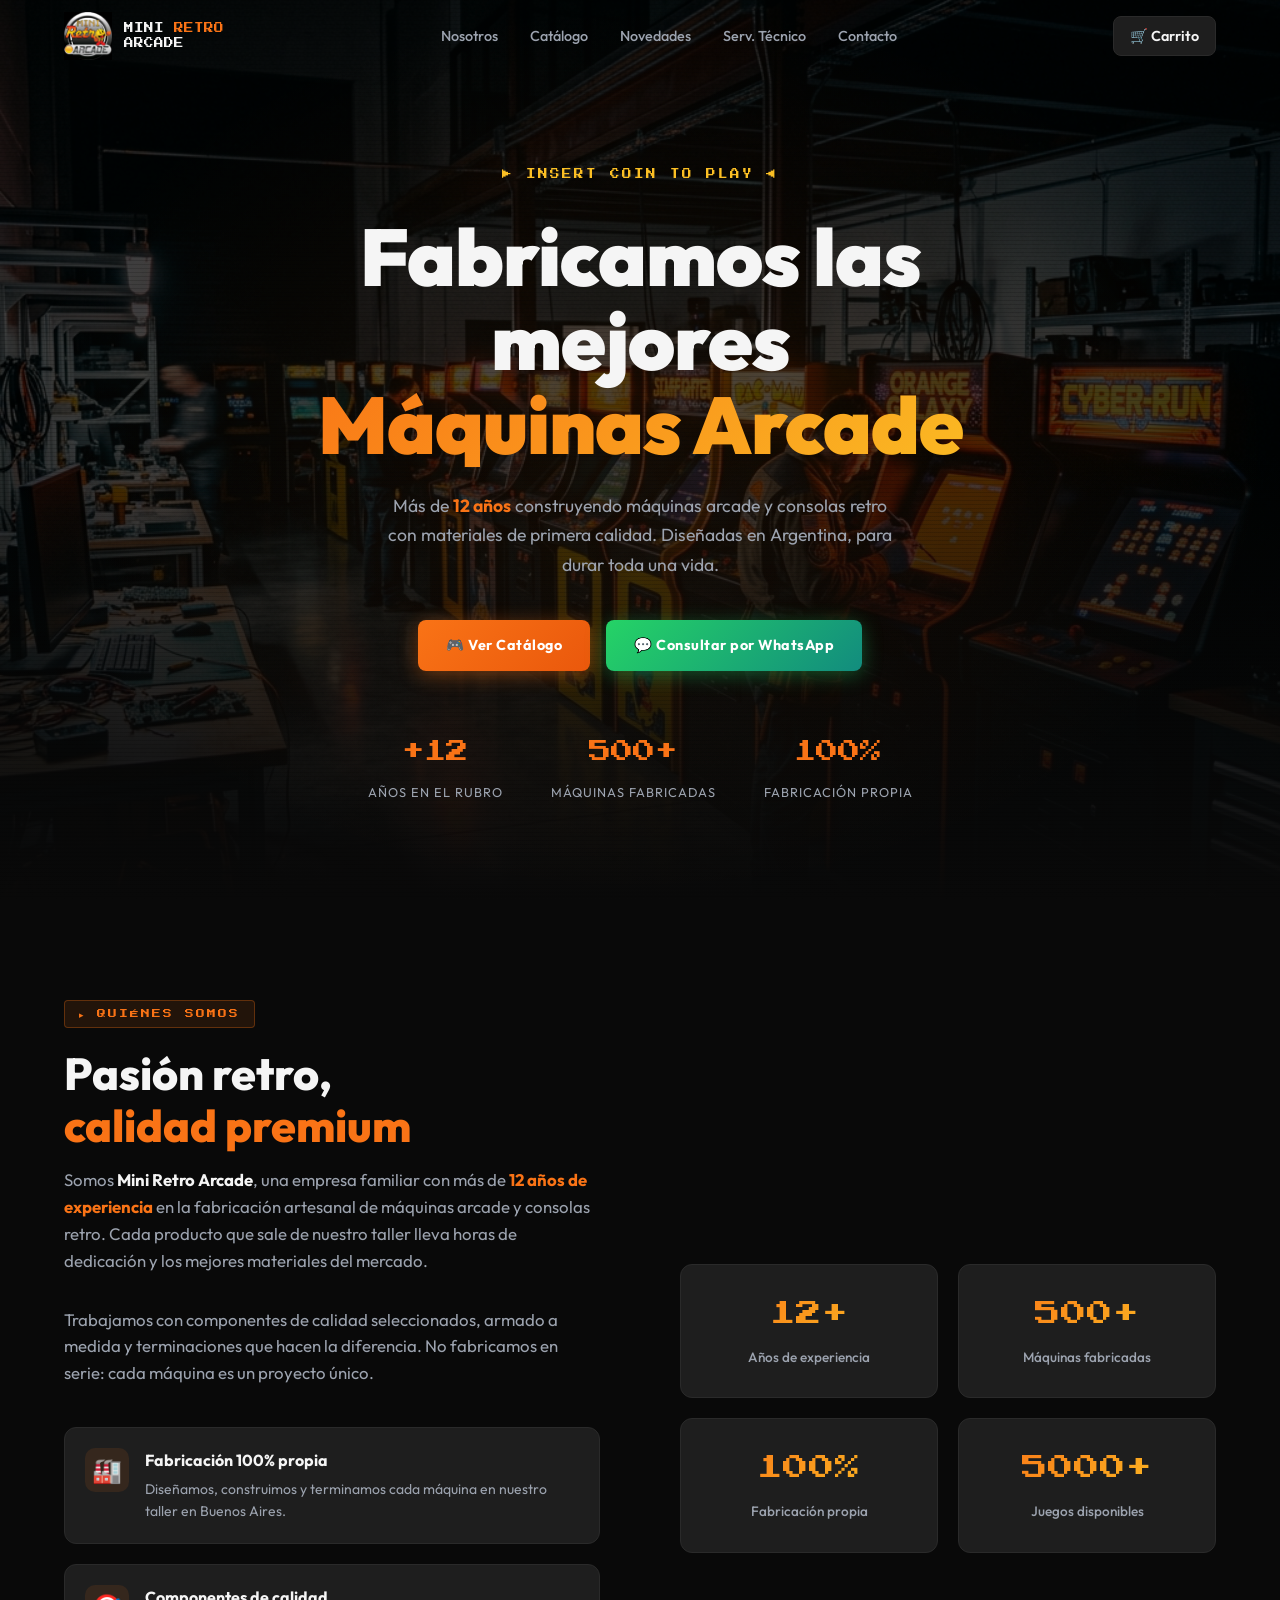
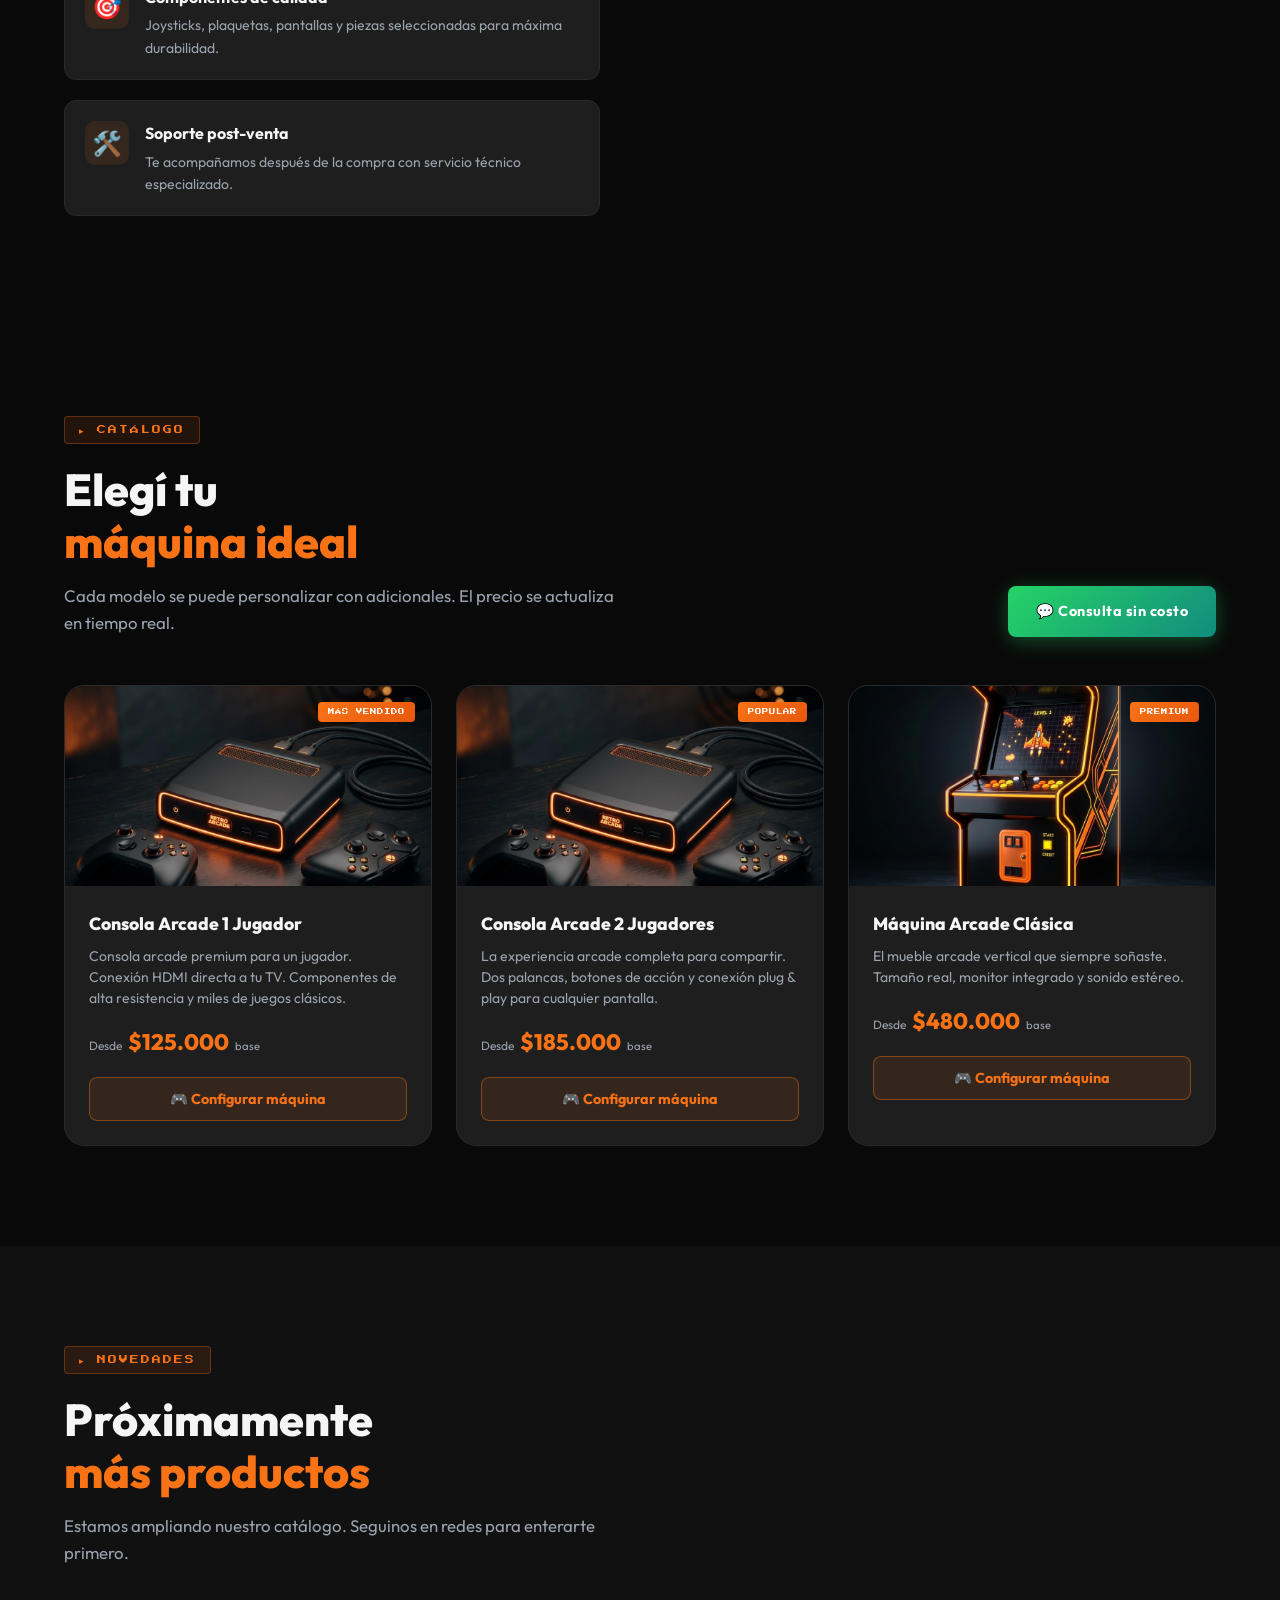
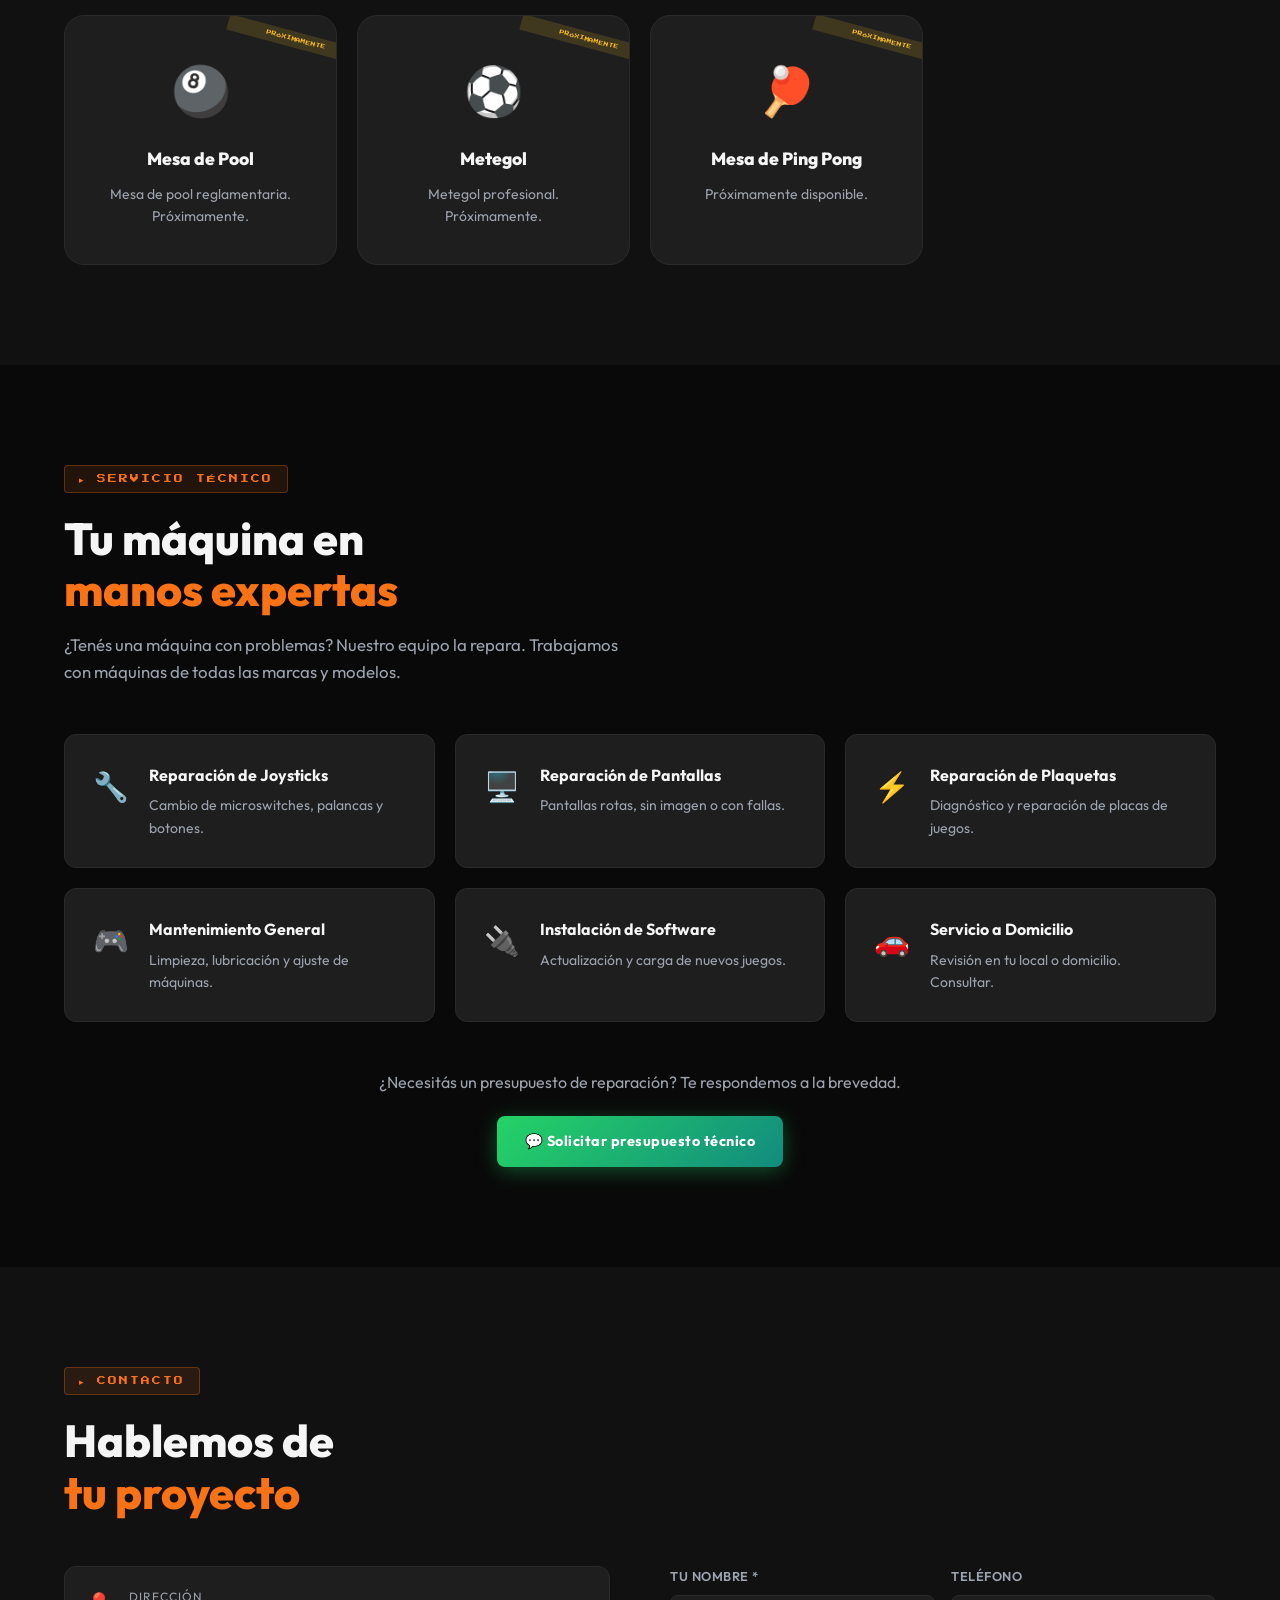
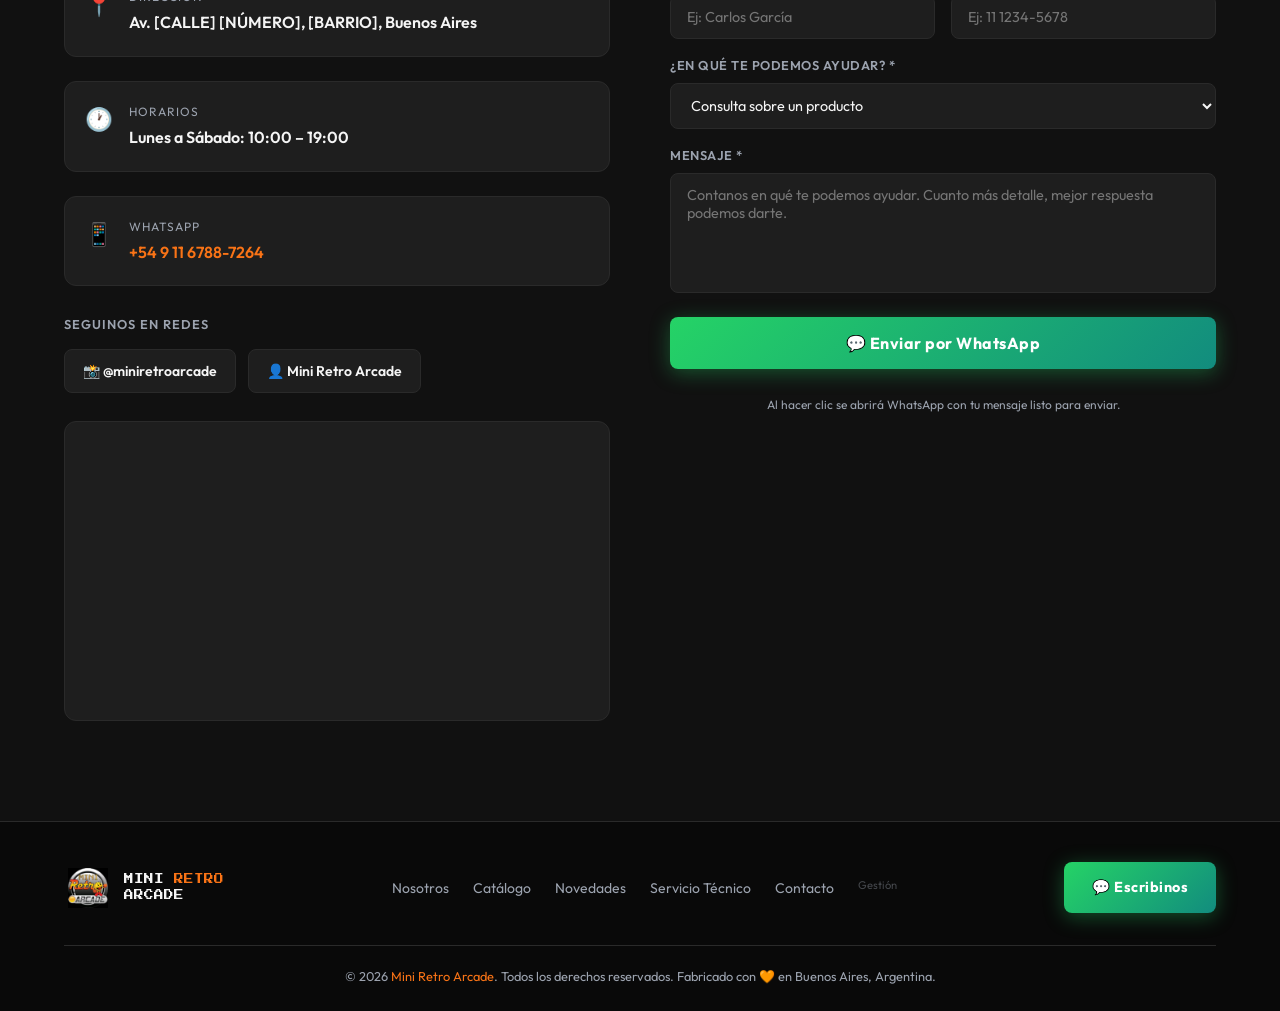
==== commit ff94476f: "Update index.html" ====
--- a/index.html
+++ b/index.html
@@ -375,7 +375,7 @@
         </a>
       </div>
       <div class="footer-bottom">
-        © 2024 <span>Mini Retro Arcade</span>. Todos los derechos reservados.
+        © 2026 <span>Mini Retro Arcade</span>. Todos los derechos reservados.
         Fabricado con 🧡 en Buenos Aires, Argentina.
       </div>
     </div>
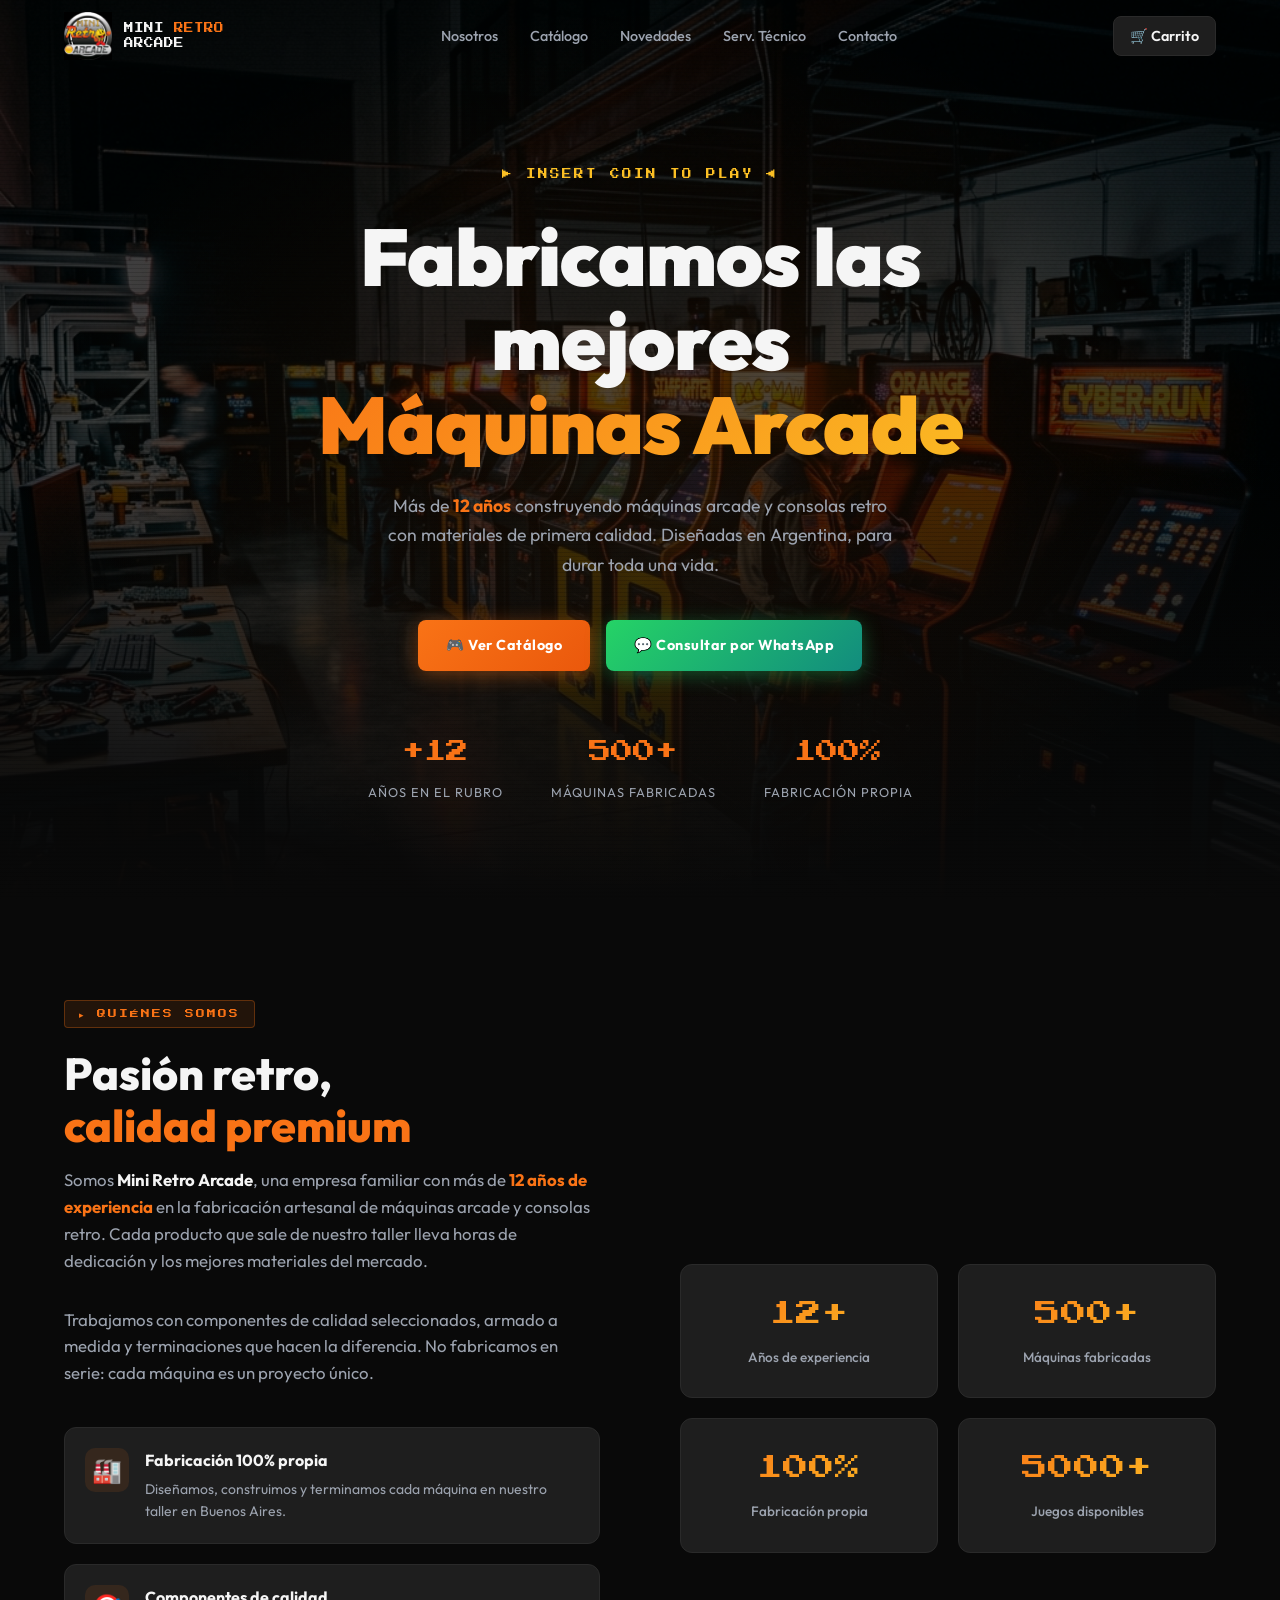
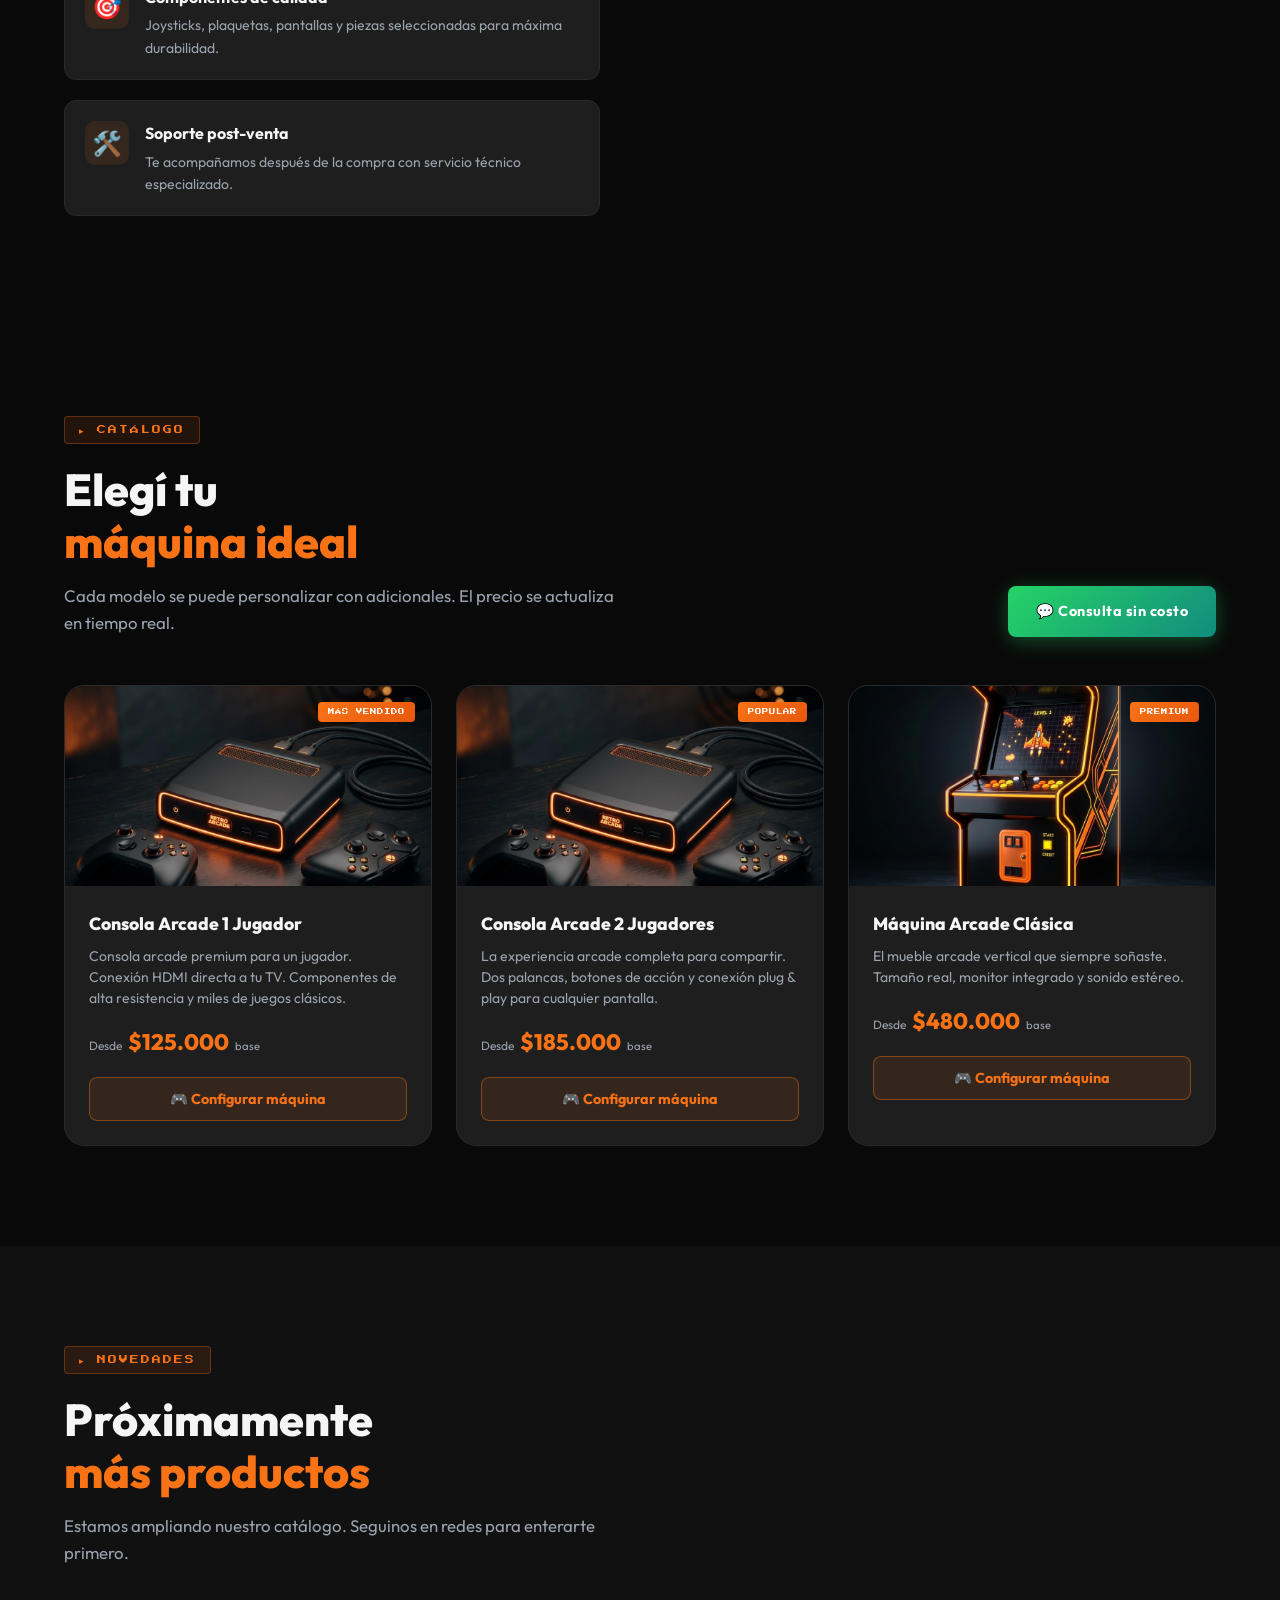
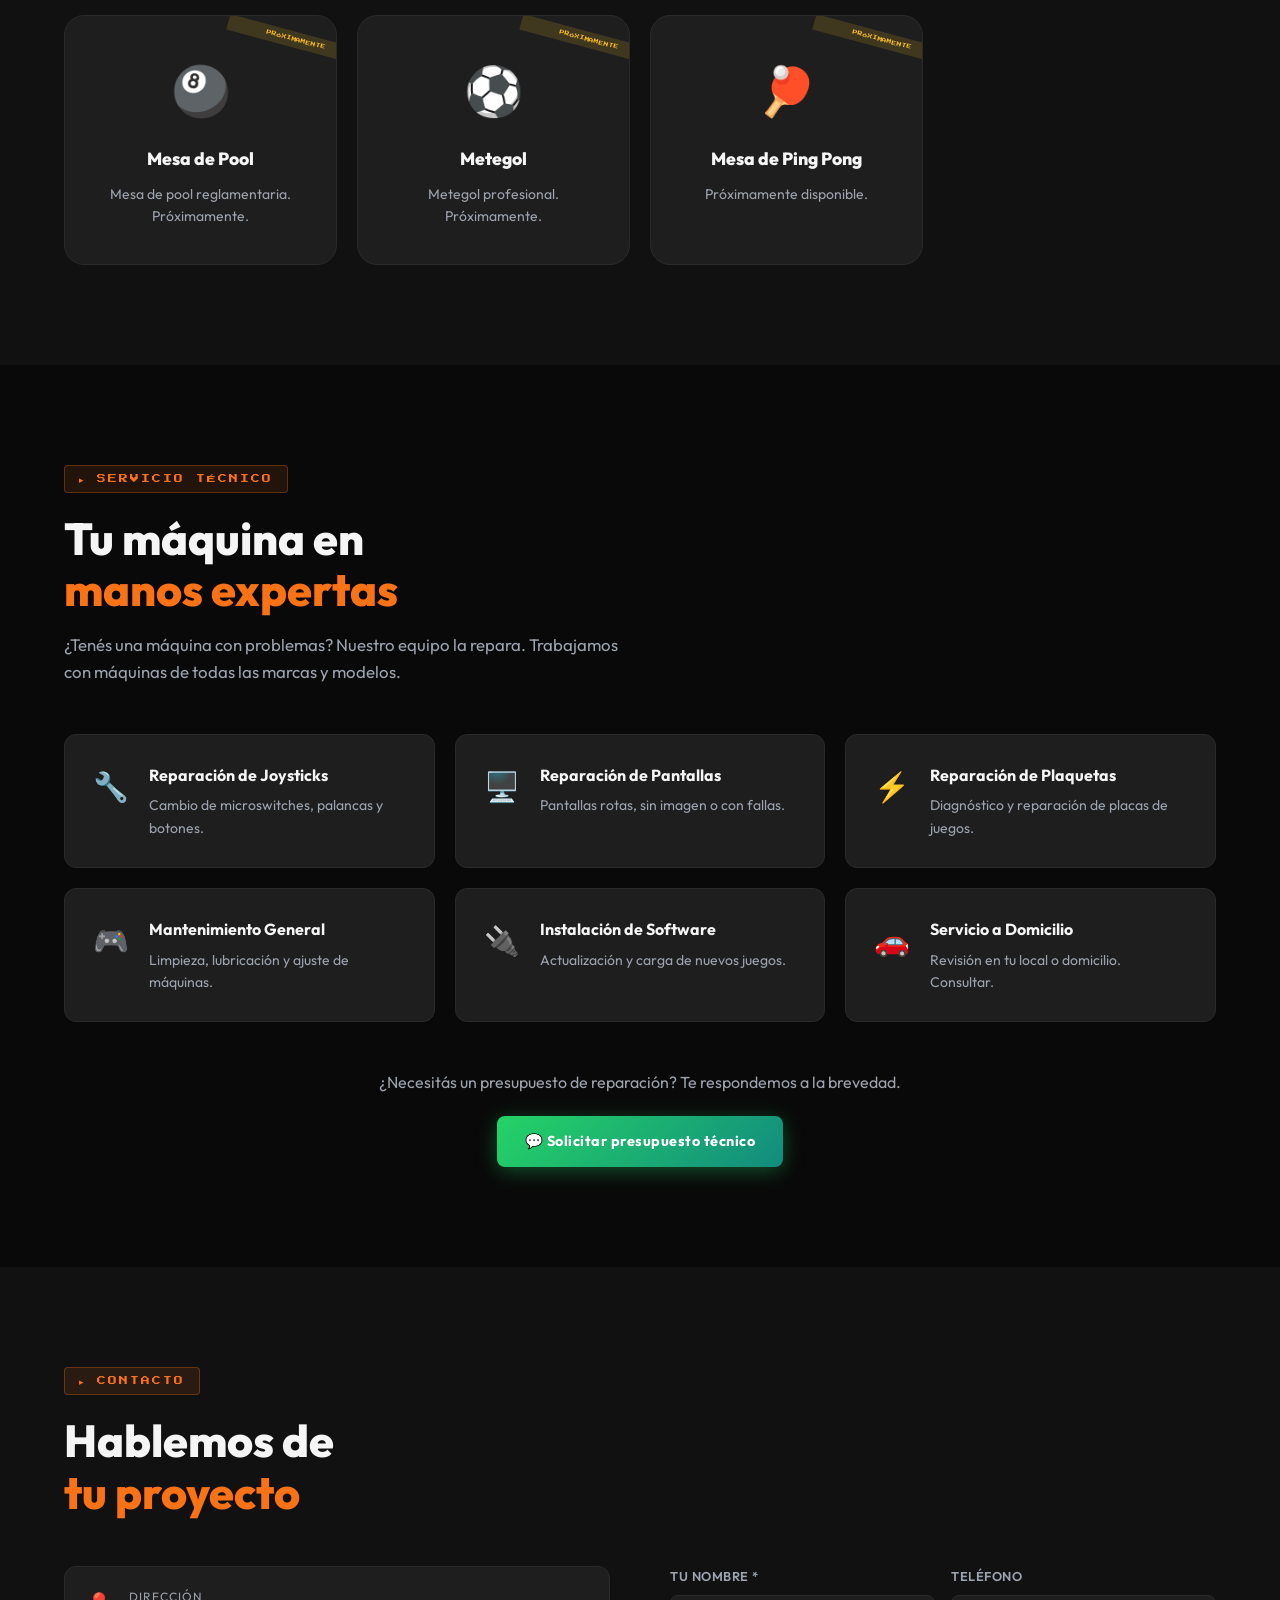
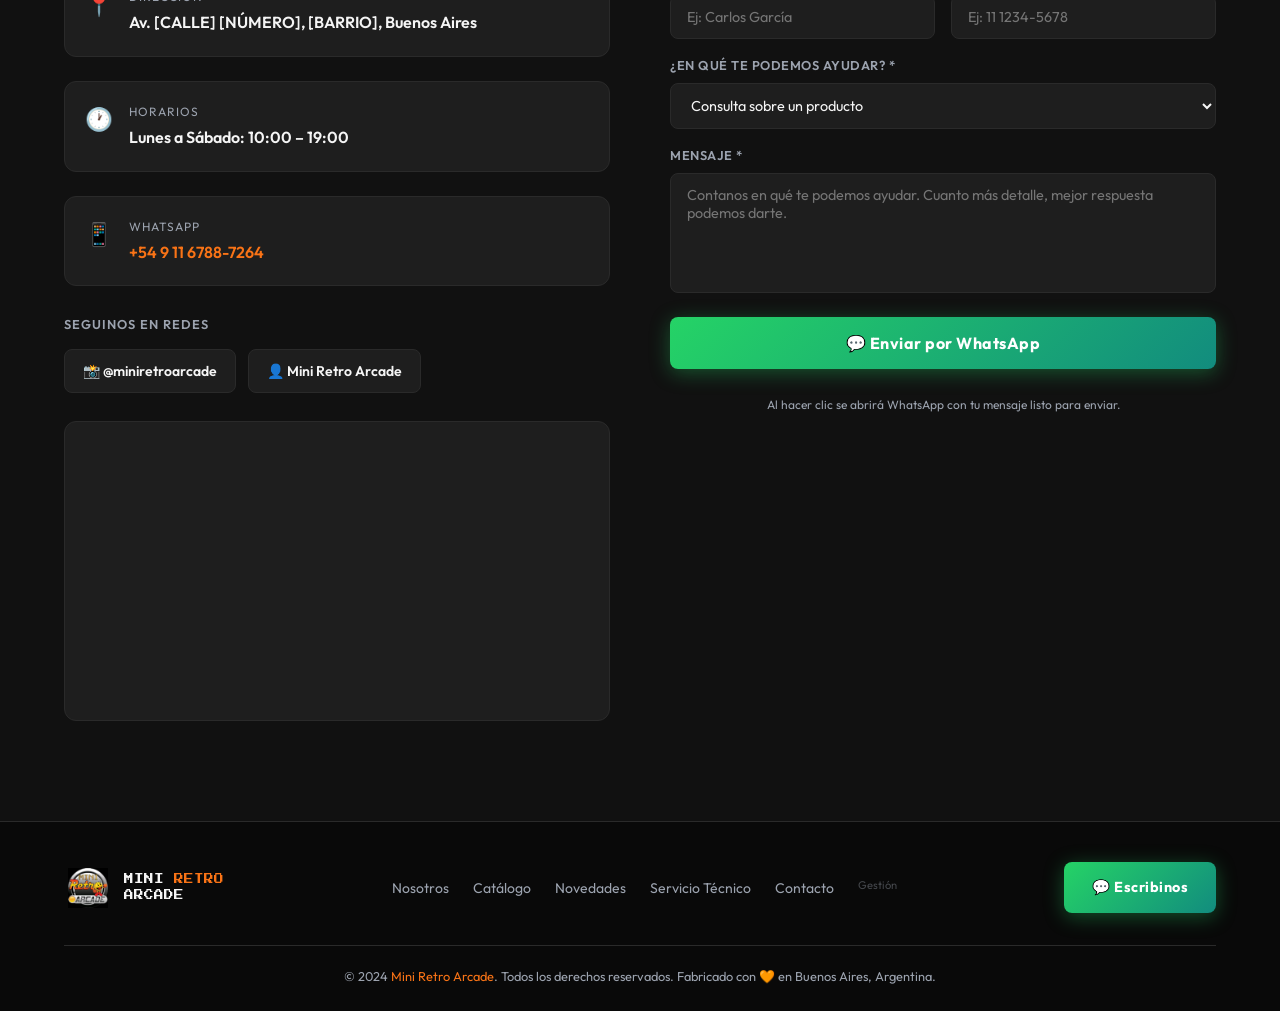
==== commit 2e94a40f: "Add files via upload" ====
--- a/index.html
+++ b/index.html
@@ -375,7 +375,7 @@
         </a>
       </div>
       <div class="footer-bottom">
-        © 2026 <span>Mini Retro Arcade</span>. Todos los derechos reservados.
+        © 2024 <span>Mini Retro Arcade</span>. Todos los derechos reservados.
         Fabricado con 🧡 en Buenos Aires, Argentina.
       </div>
     </div>
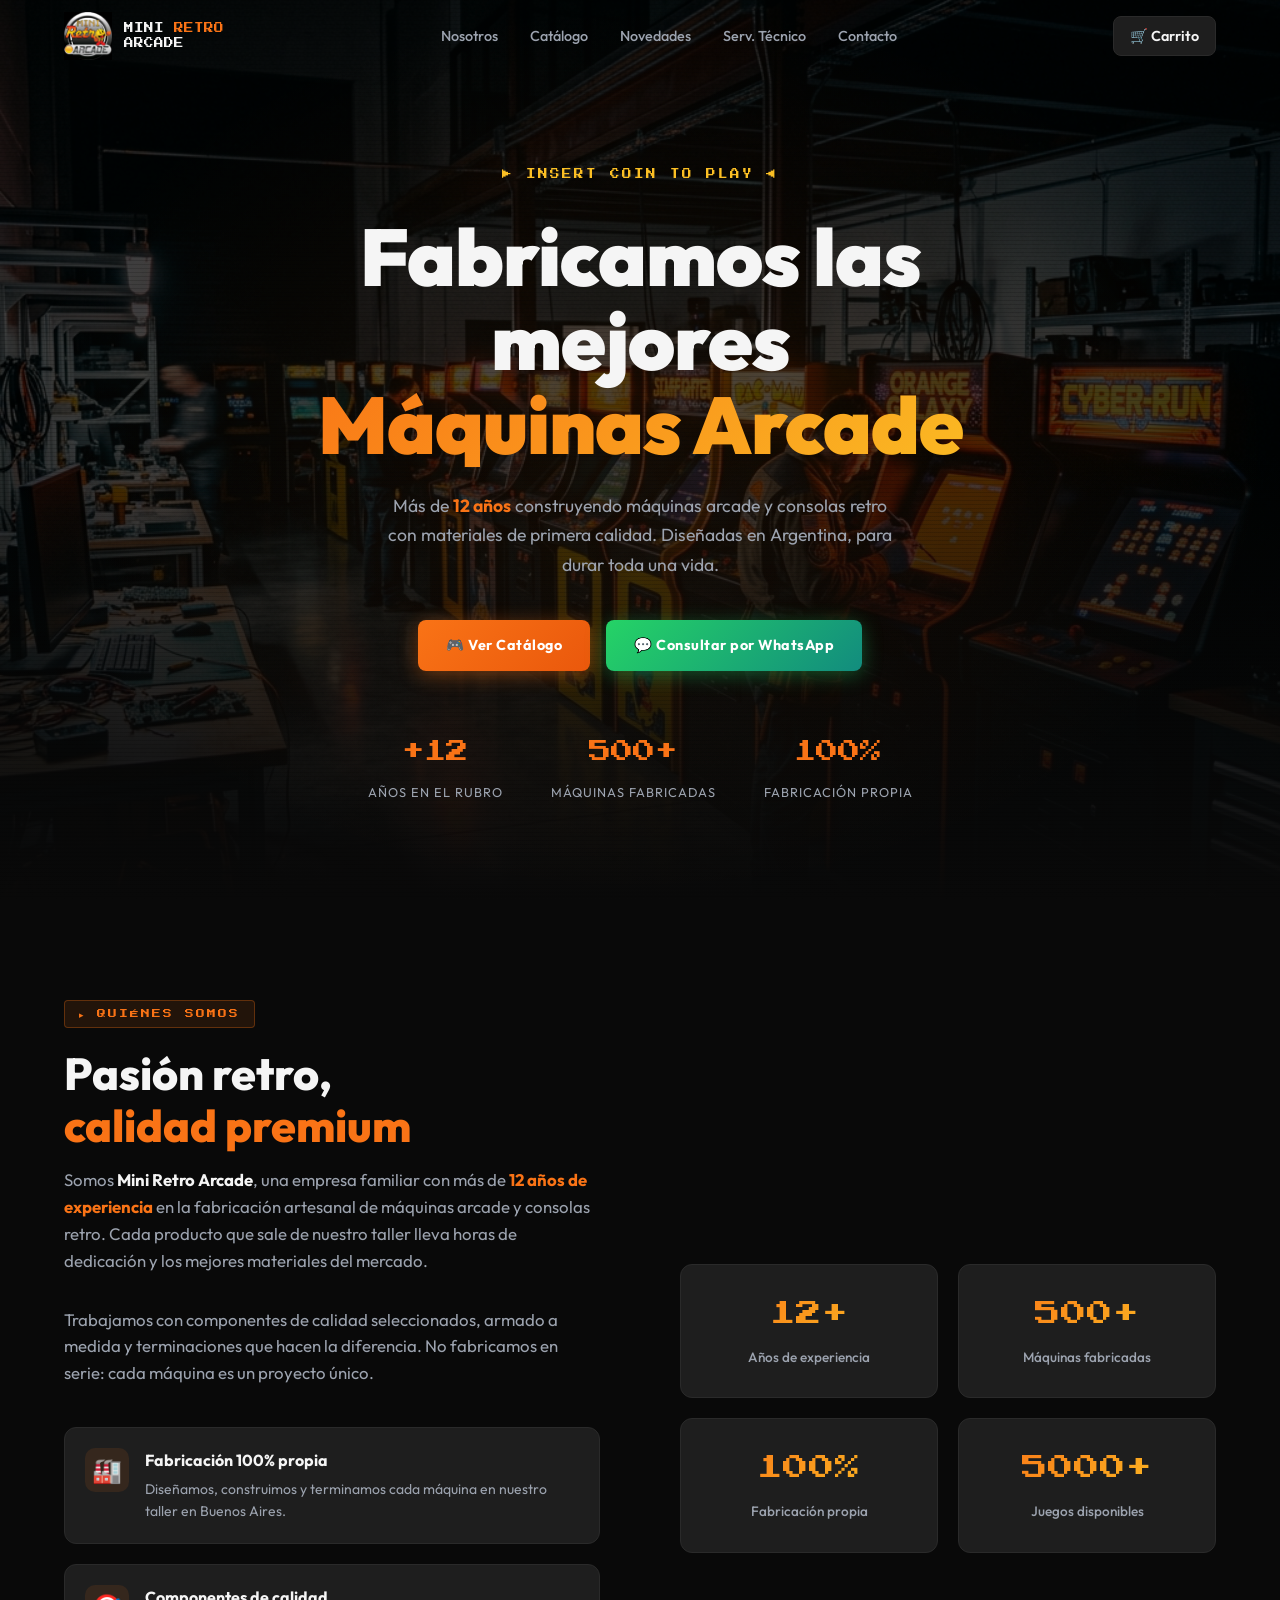
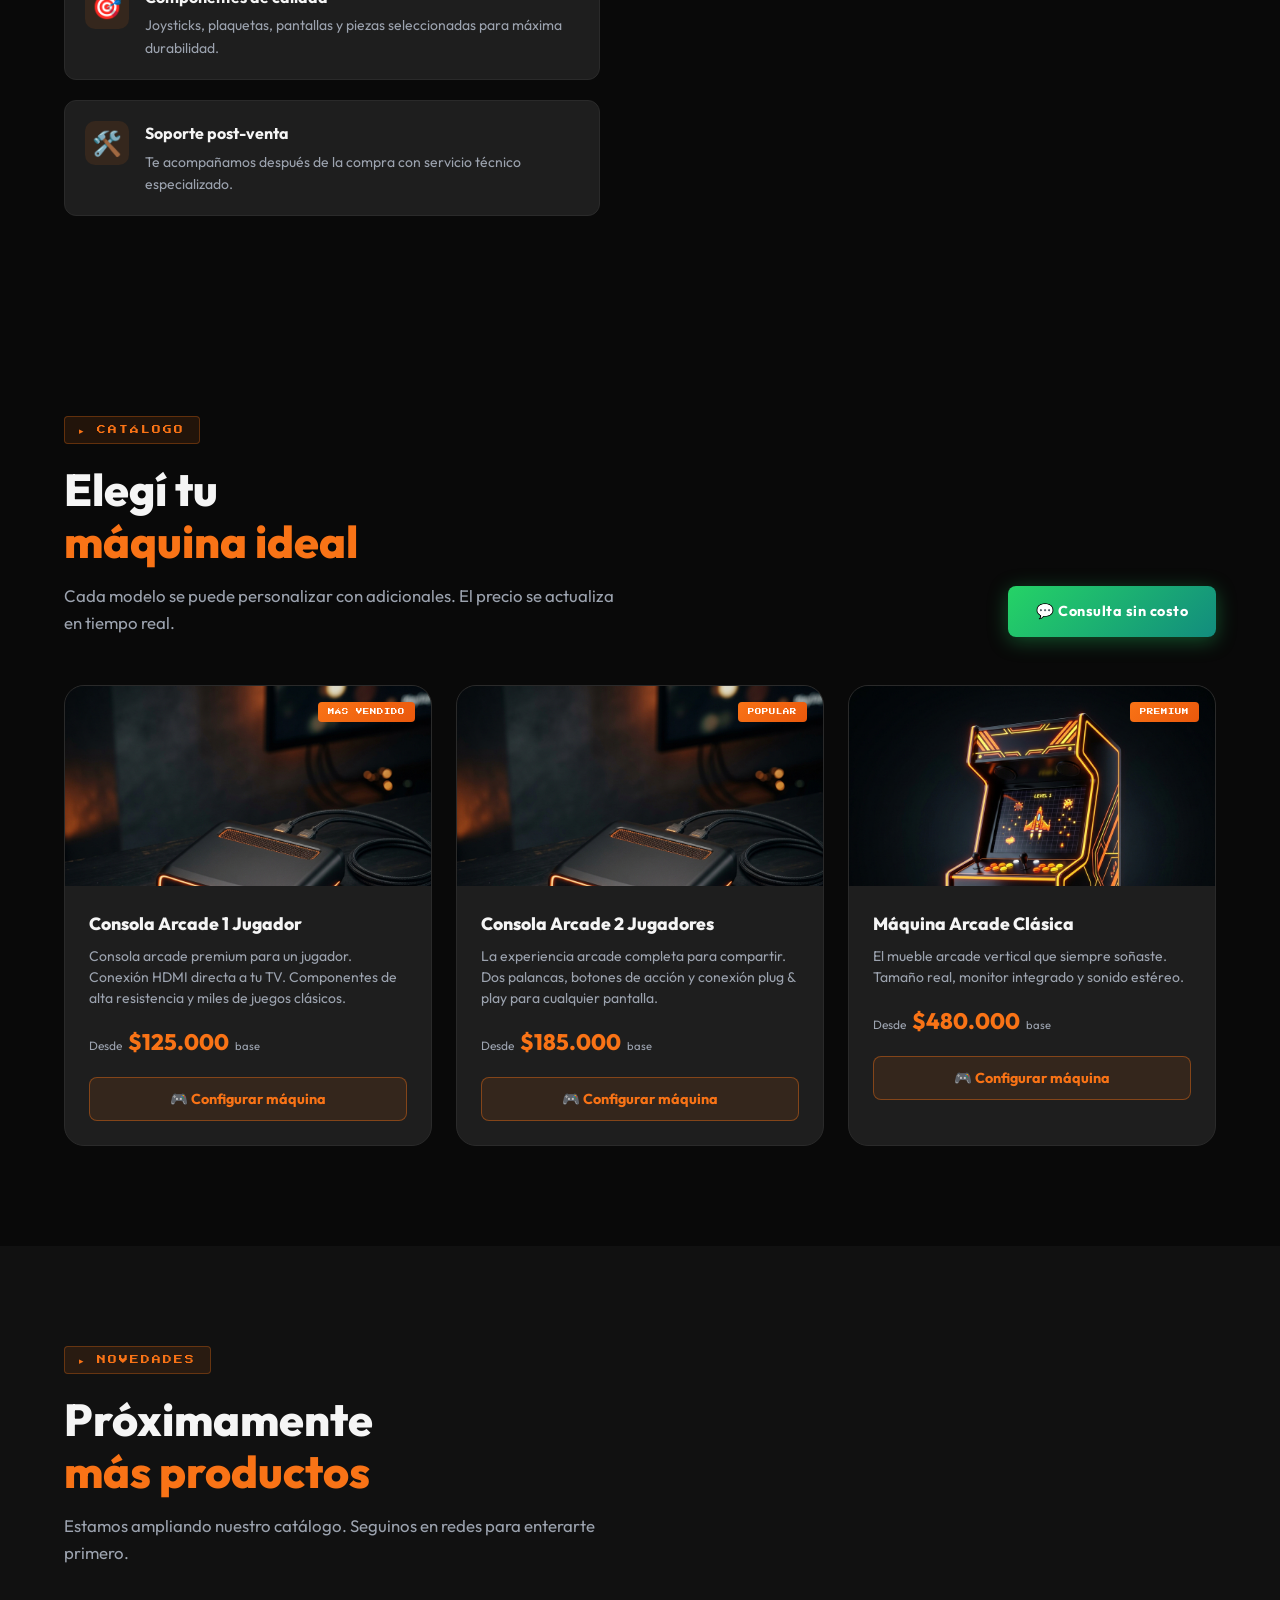
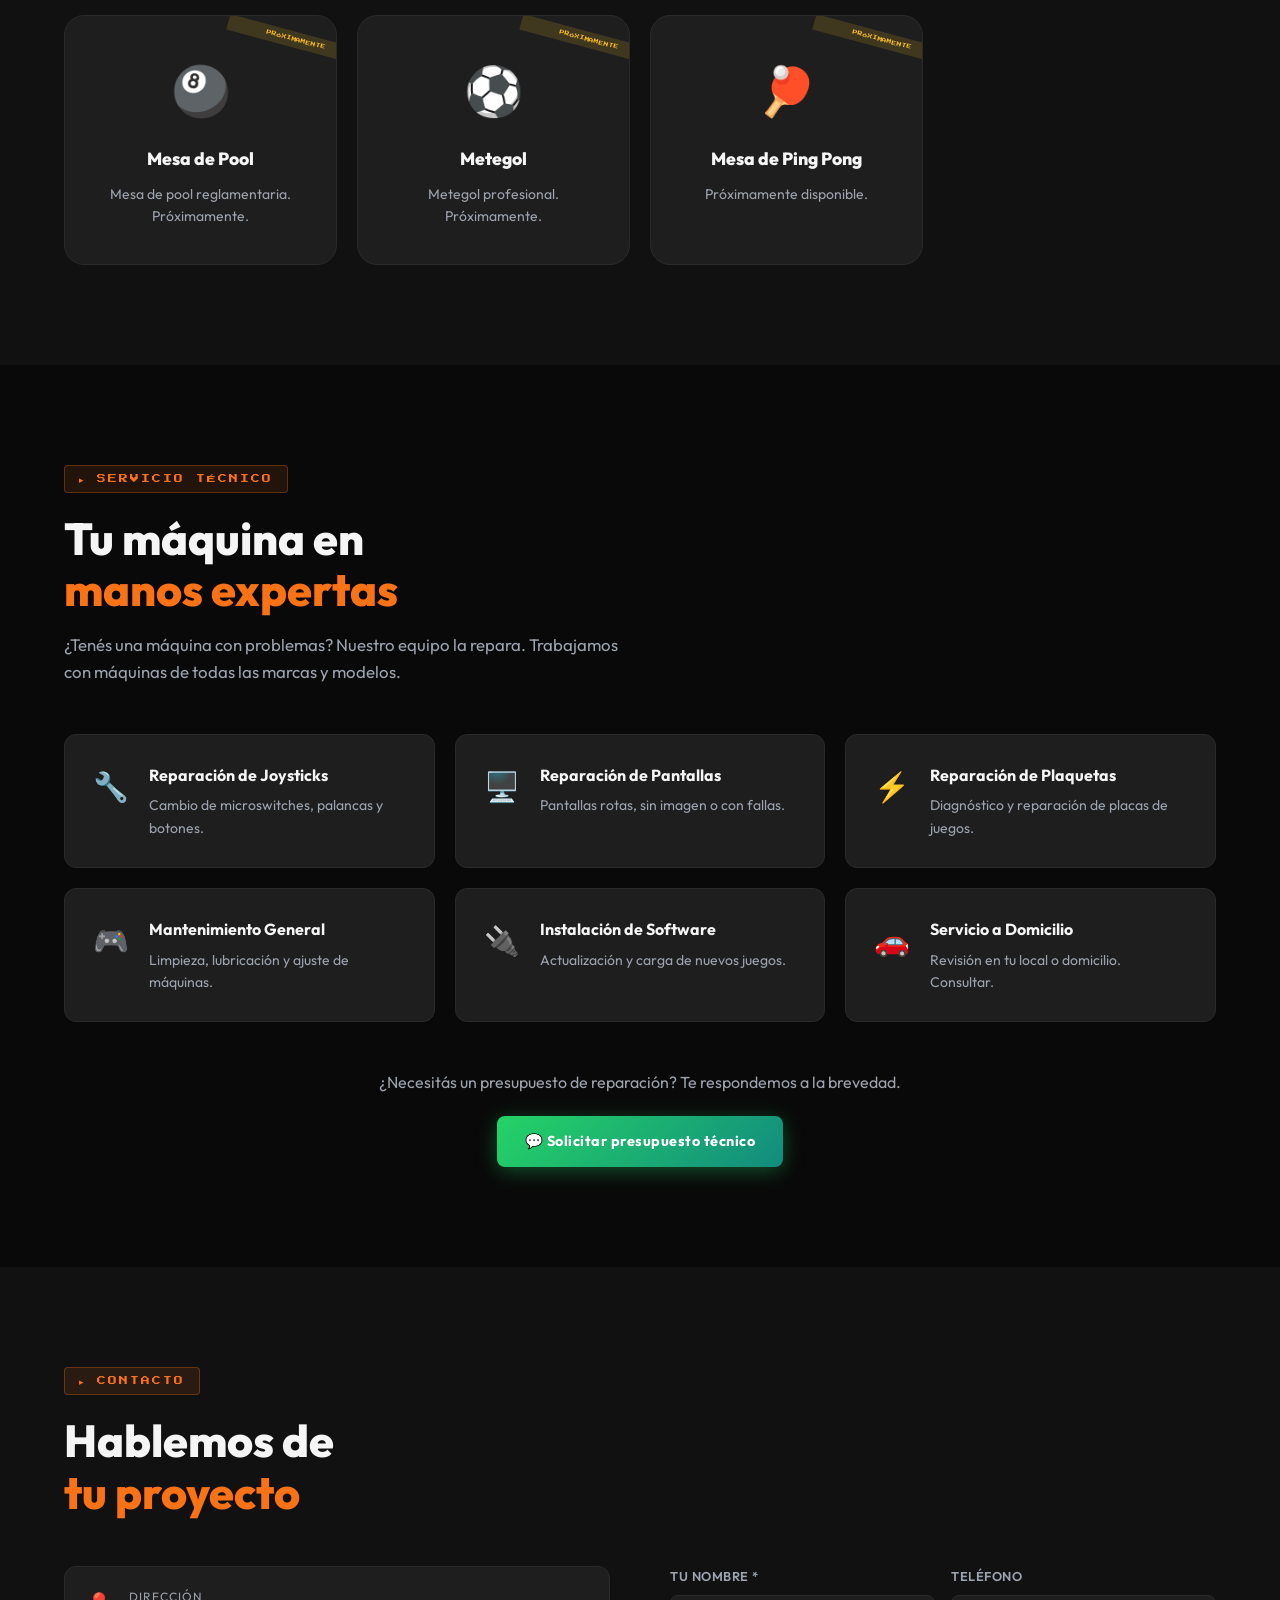
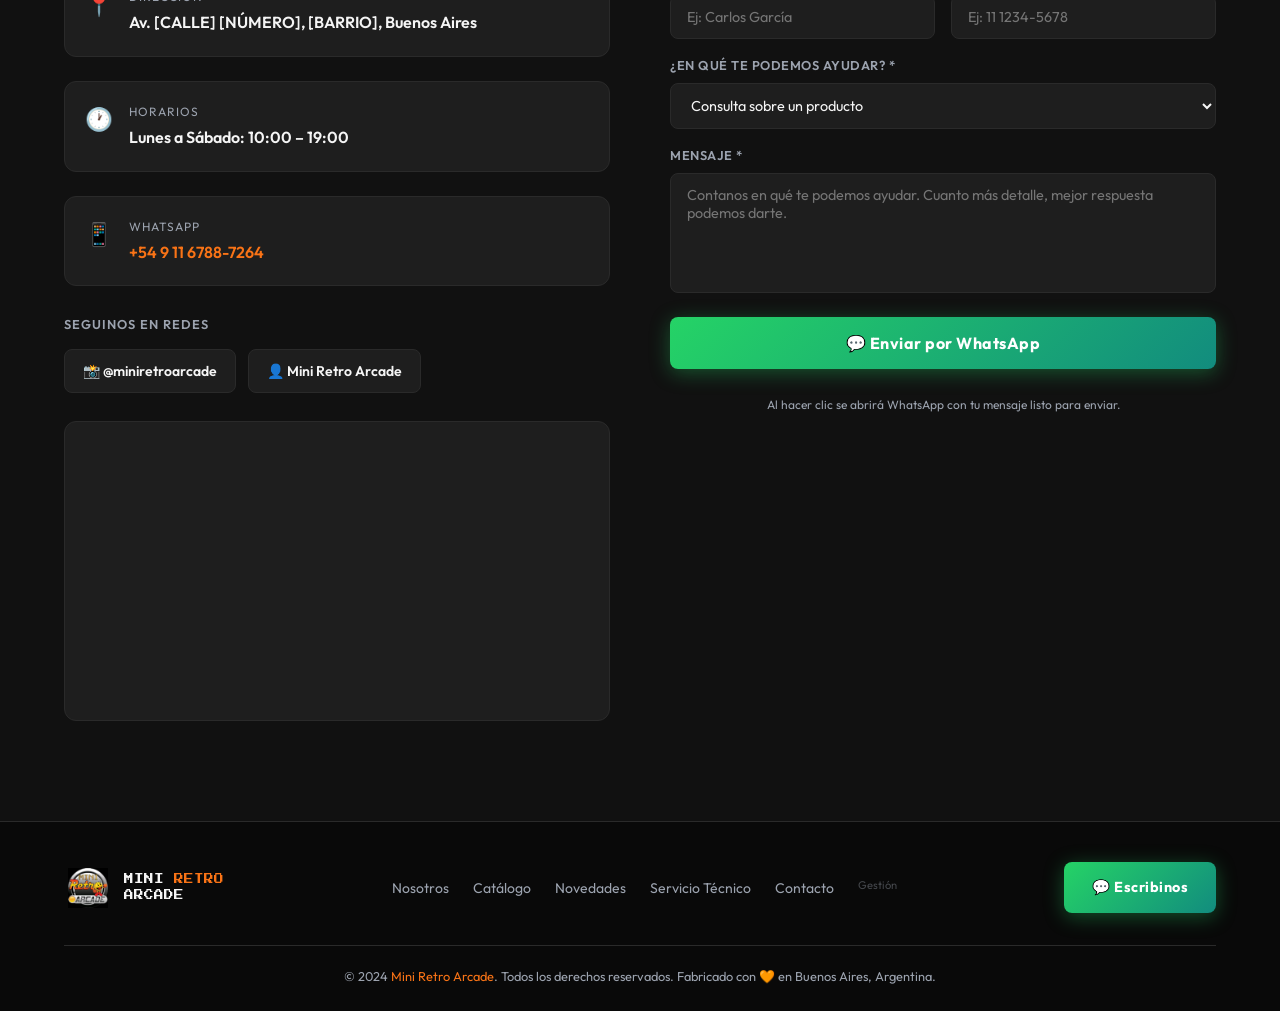
==== commit f58e7d53: "Add files via upload" ====
--- a/index.html
+++ b/index.html
@@ -392,6 +392,7 @@
       </div>
       <div class="modal-body">
         <img class="modal-product-img" id="modal-img" src="" alt="" />
+        <div id="modal-thumbs" style="display:none; gap:8px; justify-content:center; margin-top:10px; flex-wrap:wrap;"></div>
         <p class="modal-base-price" id="modal-base"></p>
 
         <p class="addons-title">▸ ADICIONALES DISPONIBLES</p>
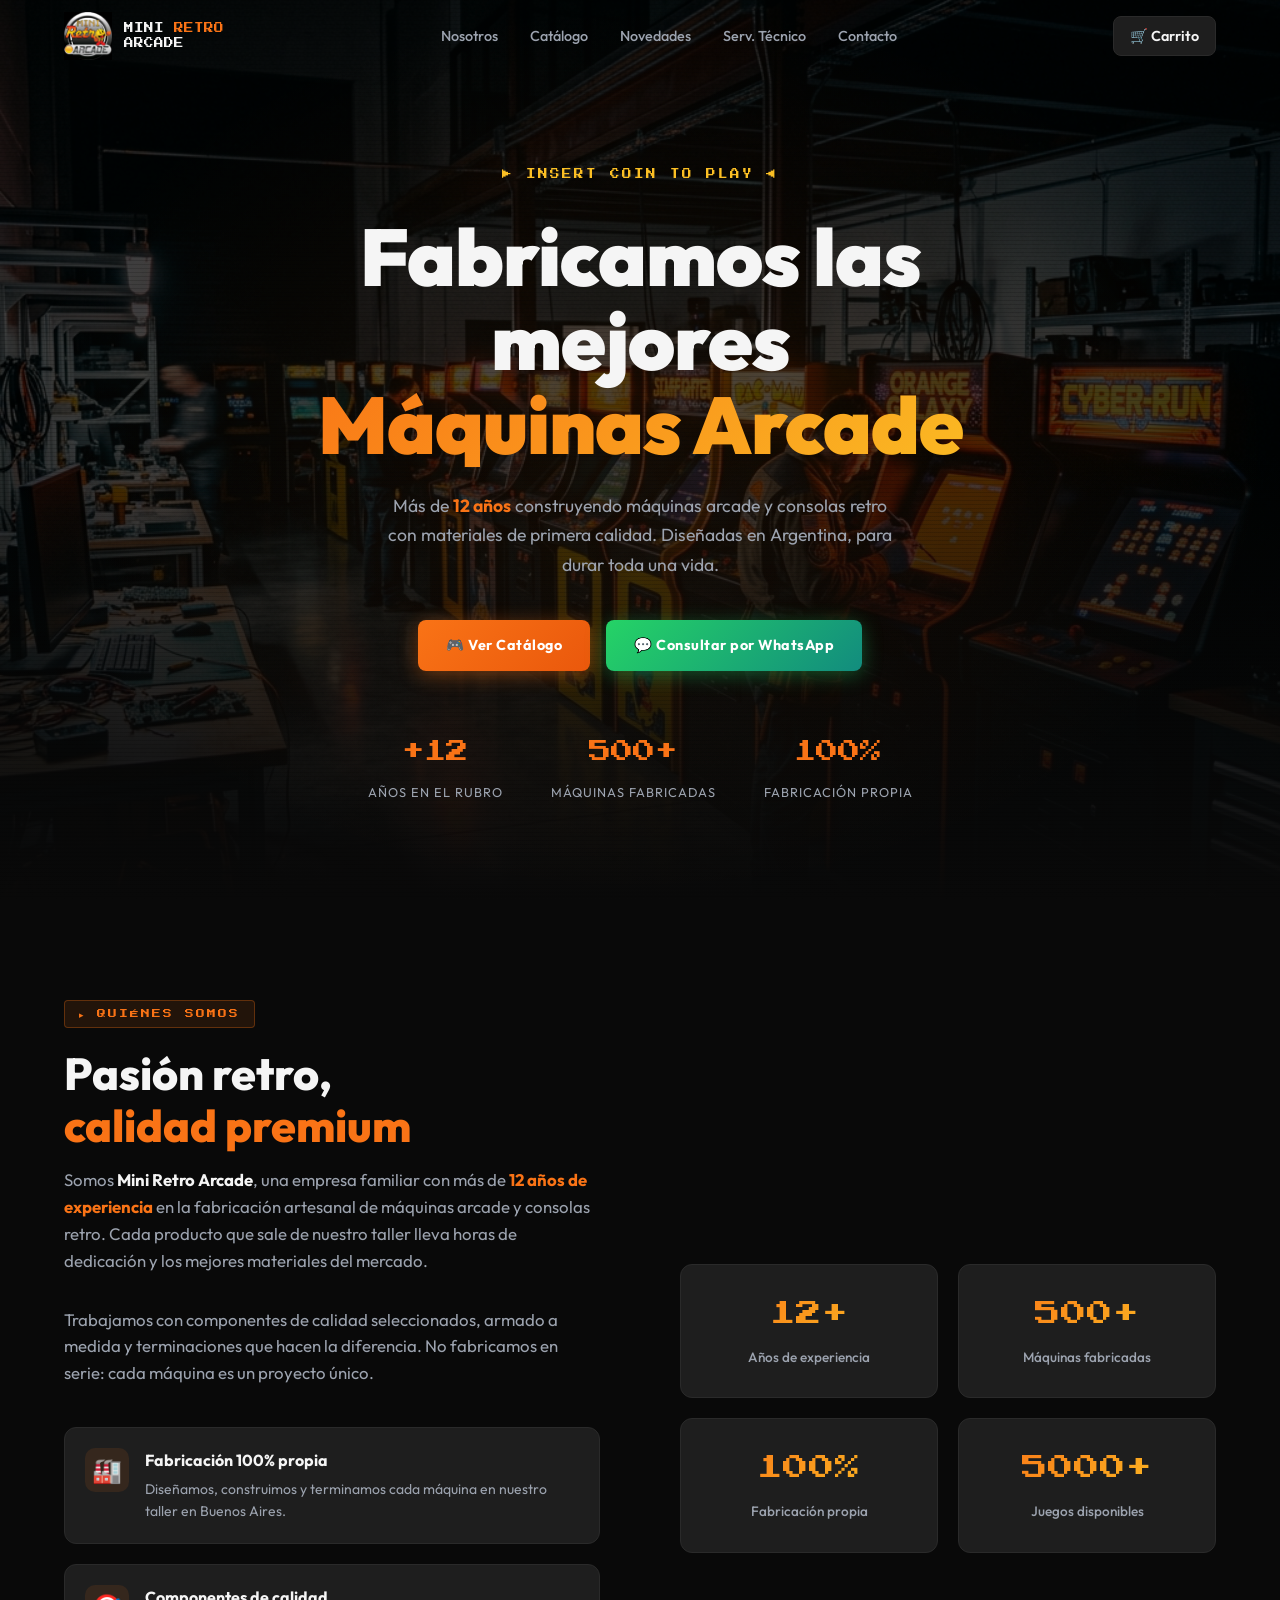
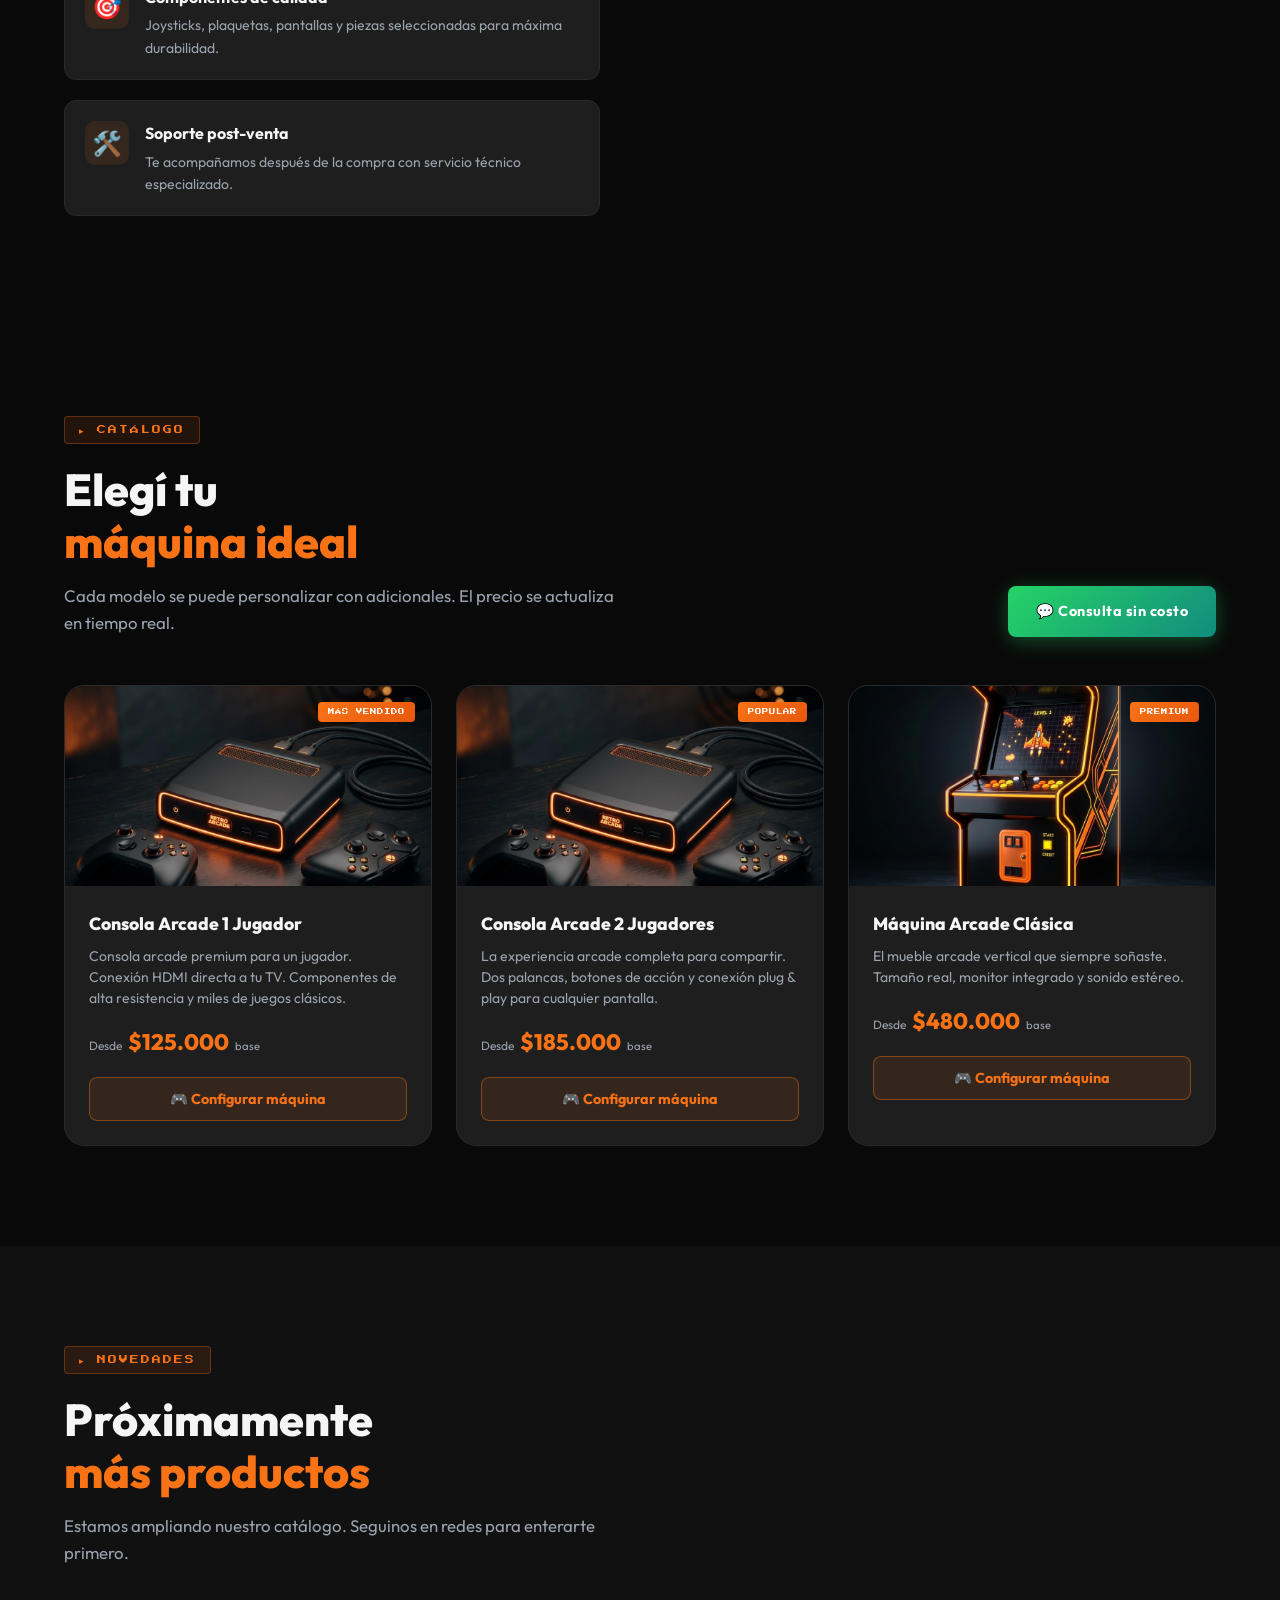
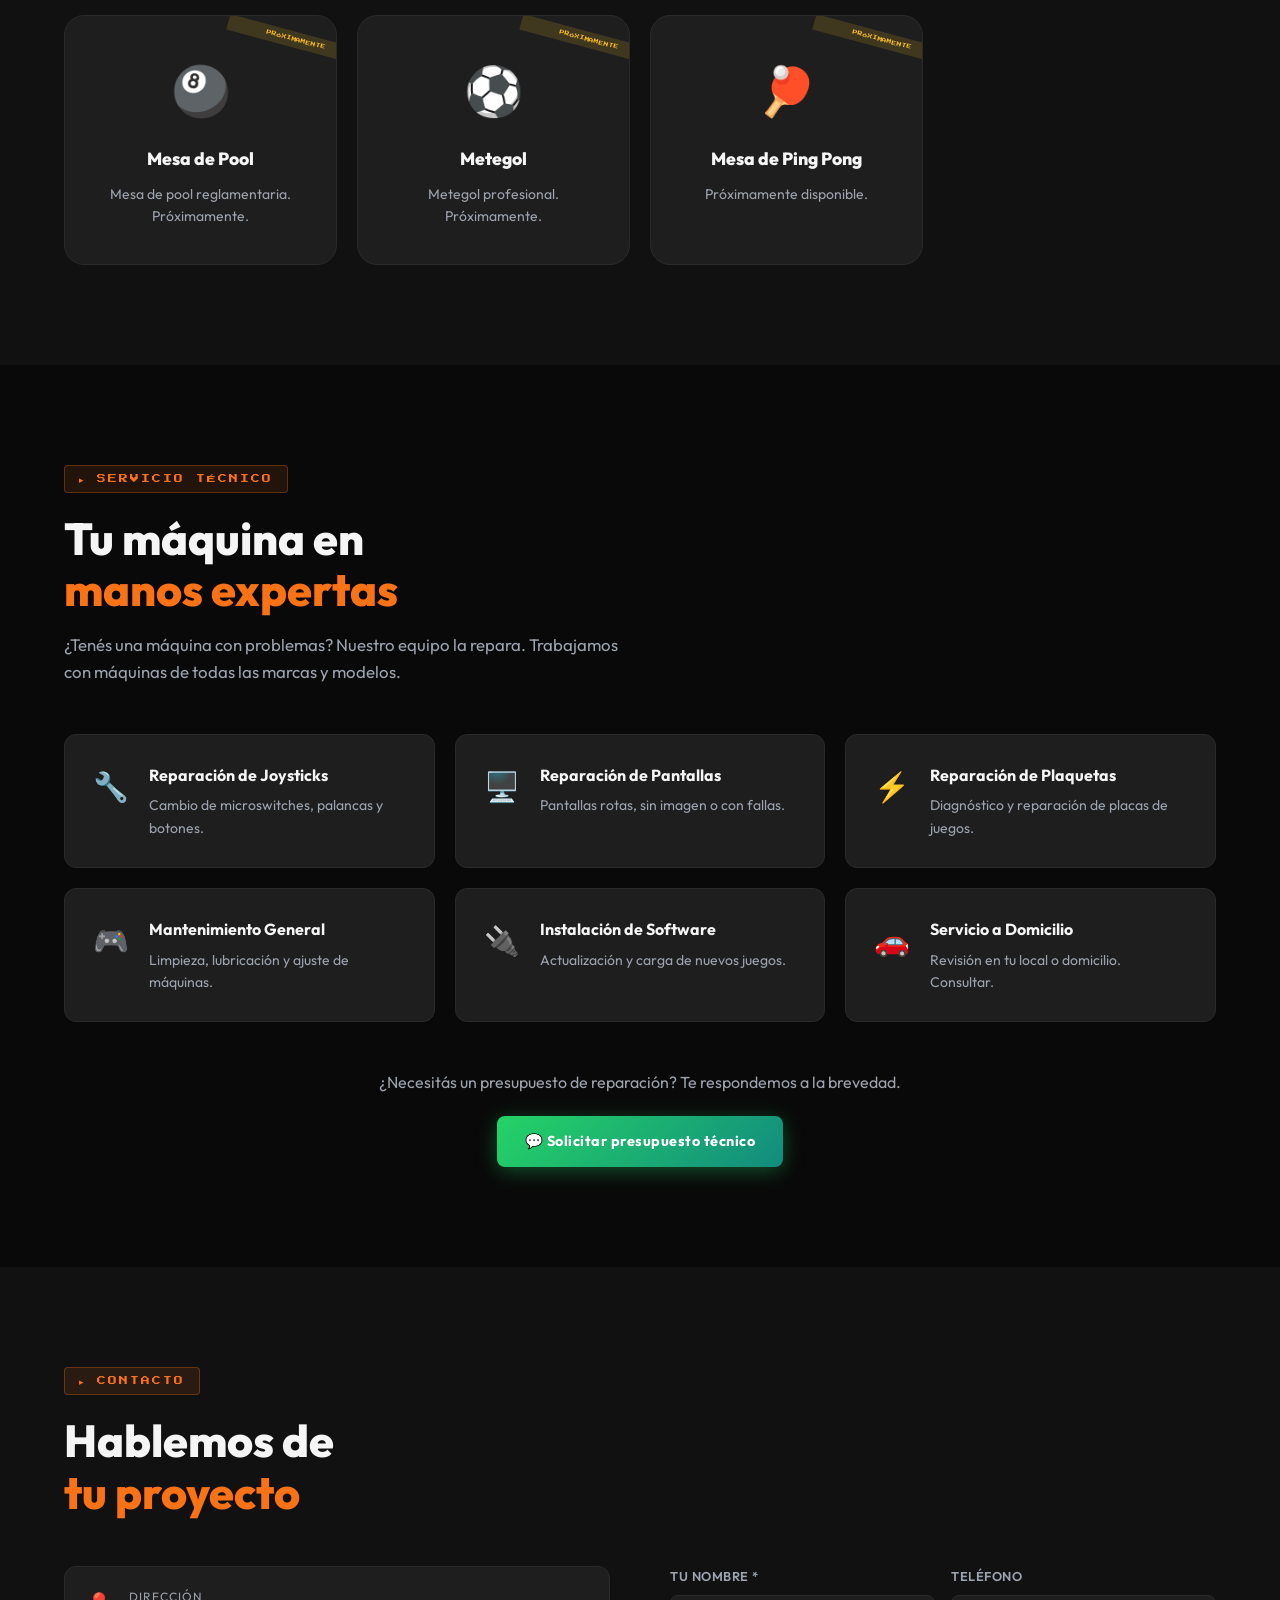
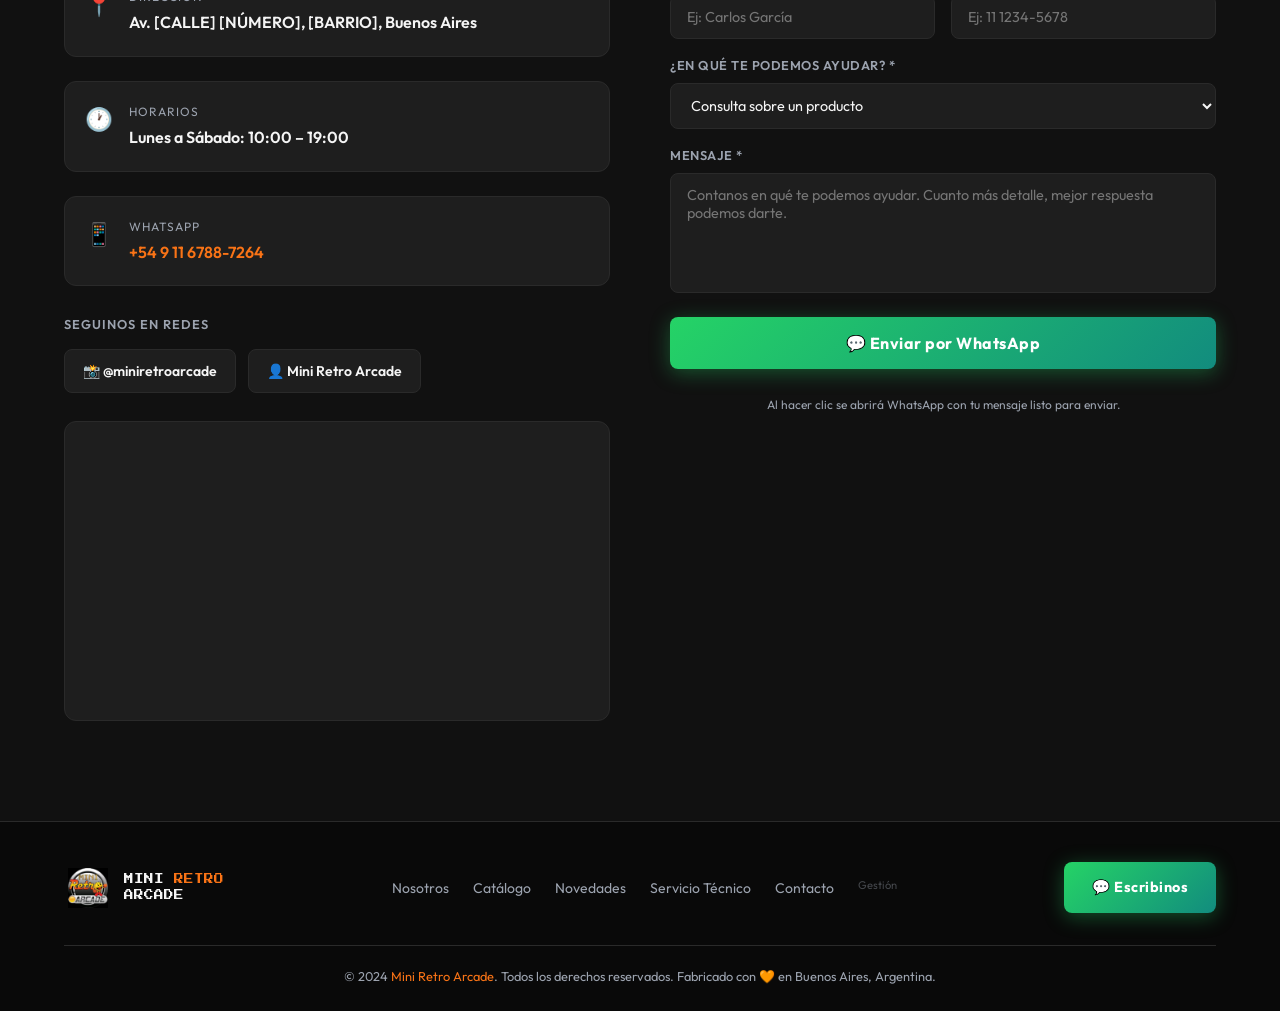
==== commit 44a48aa6: "Add files via upload" ====
--- a/index.html
+++ b/index.html
@@ -392,7 +392,7 @@
       </div>
       <div class="modal-body">
         <img class="modal-product-img" id="modal-img" src="" alt="" />
-        <div id="modal-thumbs" style="display:none; gap:8px; justify-content:center; margin-top:10px; flex-wrap:wrap;"></div>
+        <div id="modal-thumbs" style="display:none;gap:8px;justify-content:center;flex-wrap:wrap;margin-top:10px;"></div>
         <p class="modal-base-price" id="modal-base"></p>
 
         <p class="addons-title">▸ ADICIONALES DISPONIBLES</p>
